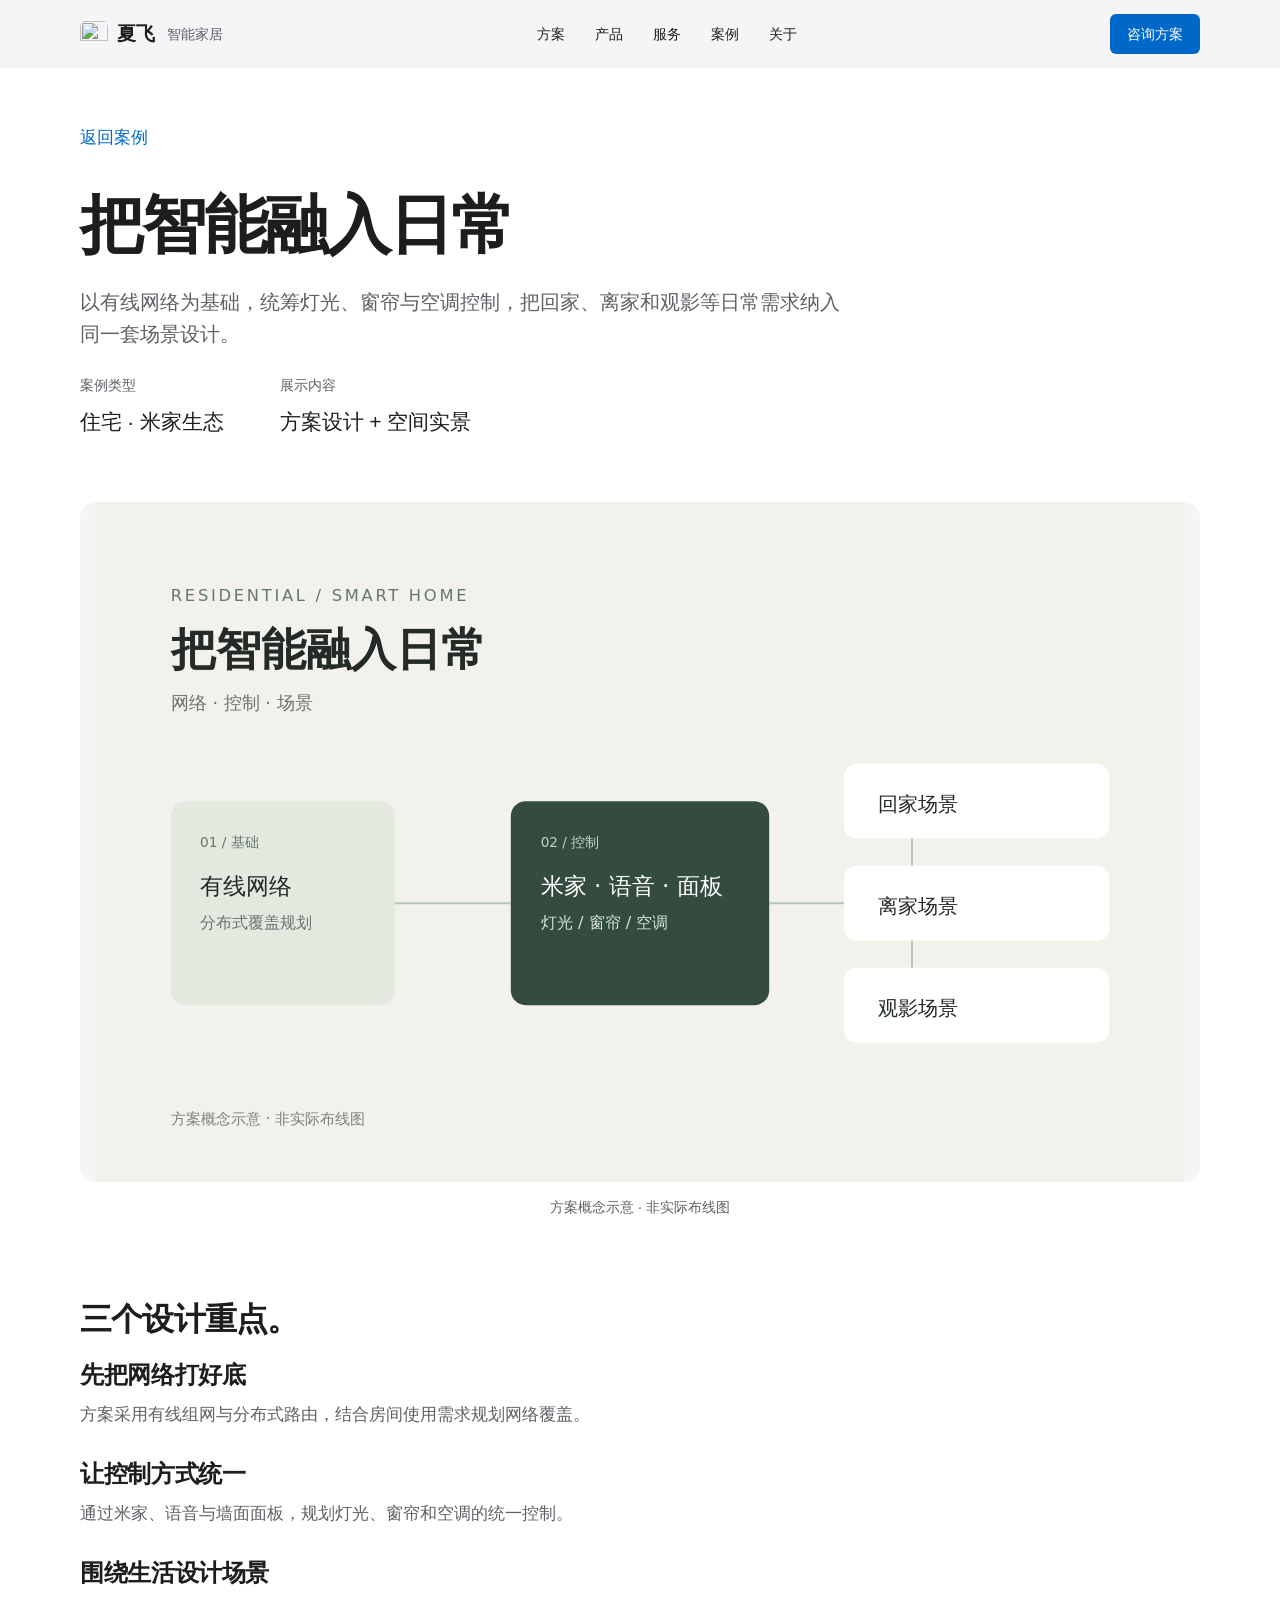
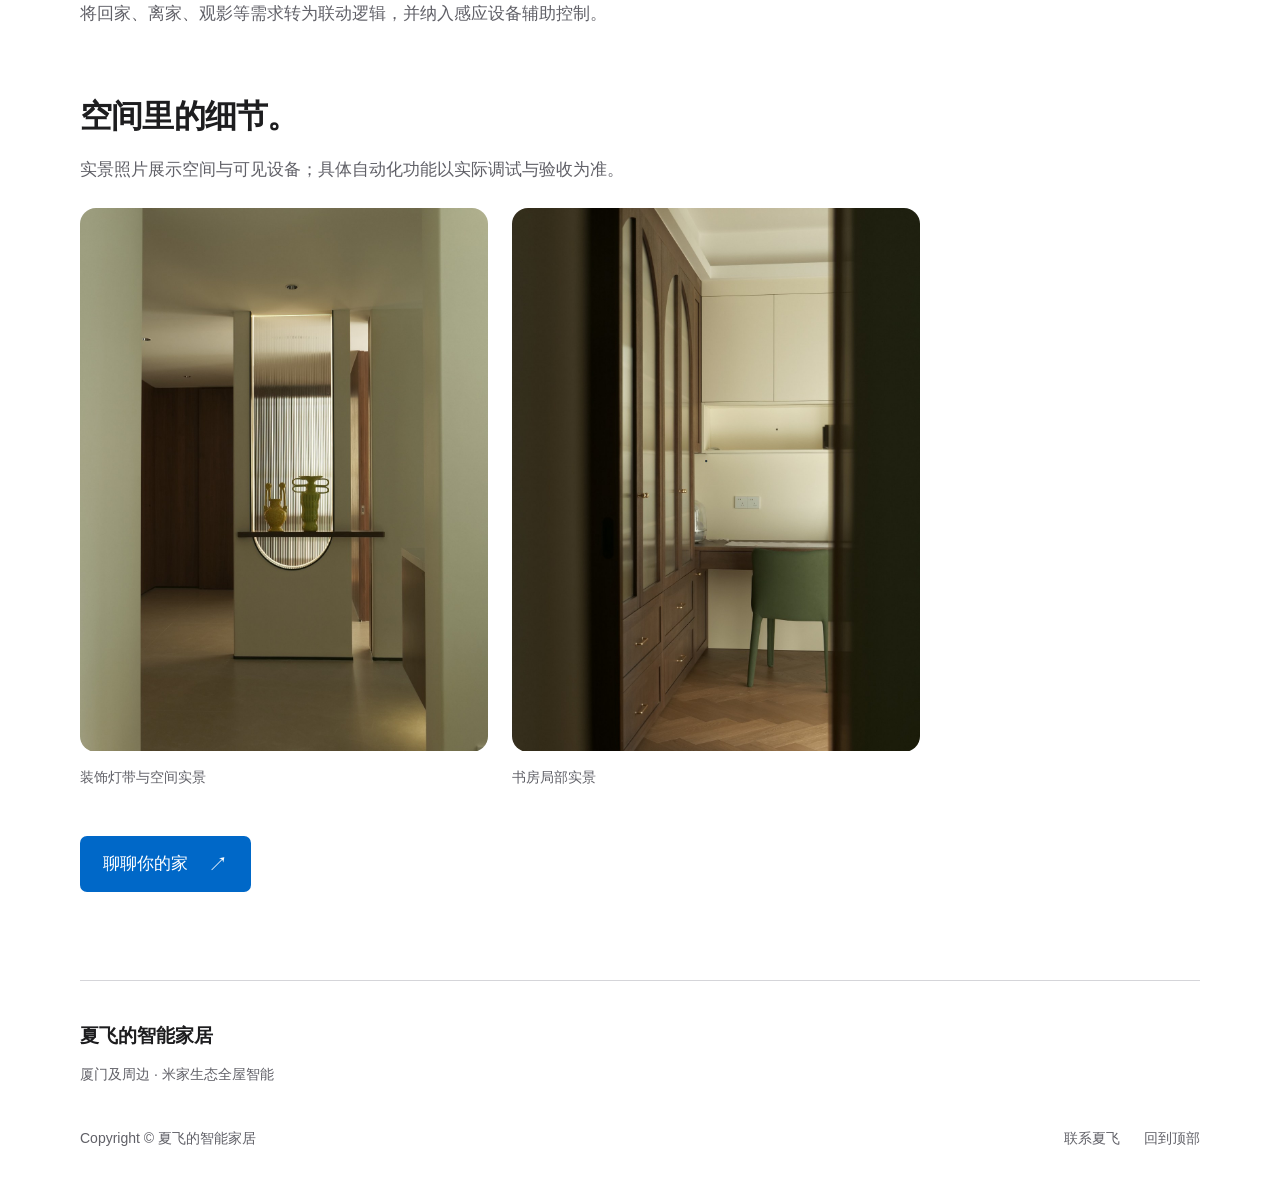
==== case-residential-01.html @ e4750901 "新增住宅米家生态方案案例 首页案例卡连接简短详情，采用公开专用方案概念示意与两张无人空间照片。 保留“方案设计 + 空间实景”状态，不将未验收场景描述为已完成功能。 复用现有风格与咨询入口，保留二维码" ====
<!DOCTYPE html><html lang="zh-CN"><head><meta charset="UTF-8"><meta name="viewport" content="width=device-width, initial-scale=1"><title>把智能融入日常｜夏飞智能家居案例</title><meta name="description" content="以有线网络为基础，统筹灯光、窗帘与空调控制，把回家、离家和观影等日常需求纳入同一套场景设计。"><meta name="theme-color" content="#f5f5f7"><link rel="icon" href="img/icon.webp"><link rel="stylesheet" href="main.css?v=20261014-cases-v1"><script src="js/preview.js?v=20261014" defer></script></head><body><a class="skip" href="#main">跳到正文</a><header class="site-header"><div class="nav-wrap"><a class="brand" href="index.html"><img src="img/icon.webp" width="28" height="28" alt="">夏飞<span>智能家居</span></a><nav aria-label="主导航"><a href="index.html#方案">方案</a><a href="index.html#产品">产品</a><a href="index.html#服务">服务</a><a href="index.html#案例">案例</a><a href="index.html#关于">关于</a></nav><a class="nav-contact" href="contact.html">咨询方案</a><button class="menu-toggle" aria-expanded="false" aria-controls="mobile-nav" hidden>菜单</button></div><nav id="mobile-nav" aria-label="手机导航" hidden><a href="index.html#方案">方案</a><a href="index.html#产品">产品</a><a href="index.html#服务">服务</a><a href="index.html#案例">案例</a><a href="index.html#关于">关于</a></nav></header><main id="main" class="wrap case-page"><a class="text-link" href="index.html#案例">返回案例</a><h1>把智能融入日常</h1><p class="case-summary">以有线网络为基础，统筹灯光、窗帘与空调控制，把回家、离家和观影等日常需求纳入同一套场景设计。</p><dl class="case-facts"><div><dt>案例类型</dt><dd>住宅 · 米家生态</dd></div><div><dt>展示内容</dt><dd>方案设计 + 空间实景</dd></div></dl><figure class="case-cover"><a href="img/cases/residential-01/system-overview.svg" aria-label="查看完整方案概念示意图"><img src="img/cases/residential-01/system-overview.svg" width="1600" height="1000" alt="住宅智能系统概念示意：网络基础、统一控制与日常场景"></a><figcaption>方案概念示意 · 非实际布线图</figcaption></figure><section class="case-content"><h2>三个设计重点。</h2><ul class="case-highlights"><li><h3>先把网络打好底</h3><p>方案采用有线组网与分布式路由，结合房间使用需求规划网络覆盖。</p></li><li><h3>让控制方式统一</h3><p>通过米家、语音与墙面面板，规划灯光、窗帘和空调的统一控制。</p></li><li><h3>围绕生活设计场景</h3><p>将回家、离家、观影等需求转为联动逻辑，并纳入感应设备辅助控制。</p></li></ul></section><section class="case-content"><h2>空间里的细节。</h2><p>实景照片展示空间与可见设备；具体自动化功能以实际调试与验收为准。</p><div class="case-photos"><figure><img src="img/cases/residential-01/ambient-lighting.jpg" width="1202" height="1600" alt="装饰灯带与空间实景" loading="lazy"><figcaption>装饰灯带与空间实景</figcaption></figure><figure><img src="img/cases/residential-01/study-detail.jpg" width="1202" height="1600" alt="书房局部实景" loading="lazy"><figcaption>书房局部实景</figcaption></figure></div></section><div class="case-cta"><a class="button" href="contact.html">聊聊你的家 <span aria-hidden="true">↗</span></a></div></main><footer class="site-footer wrap"><a class="brand" href="index.html">夏飞的智能家居</a><p>厦门及周边 · 米家生态全屋智能</p><div class="footer-bottom"><span>Copyright © 夏飞的智能家居</span><a href="contact.html">联系夏飞</a><a href="#main">回到顶部</a></div></footer></body></html>
---- main.css ----
/* Hallmark · pre-emit critique: P4 H4 E4 S4 R5 V4 — local preview */
:root{--paper:#fff;--surface:#f5f5f7;--ink:#1d1d1f;--muted:#606067;--accent:#0068c8;--accent-hover:#0057aa;--line:#d5d5d9;--focus:#0068c8;--font:-apple-system,BlinkMacSystemFont,"Helvetica Neue","PingFang SC","Microsoft YaHei",sans-serif;--radius:16px;--ease:cubic-bezier(.16,1,.3,1)}
*{box-sizing:border-box}html,body{margin:0;overflow-x:clip}html{scroll-behavior:smooth;scroll-padding-top:100px}body{font-family:var(--font);color:var(--ink);background:var(--paper);font-size:17px;line-height:1.6;-webkit-font-smoothing:antialiased}::selection{background:var(--accent);color:var(--paper)}a{color:inherit;text-decoration:none;text-underline-offset:5px}button{font:inherit;cursor:pointer}img{display:block;max-width:100%;height:auto}h1,h2,h3,p,figure,blockquote{margin:0}h1,h2,h3{font-style:normal;text-wrap:balance;overflow-wrap:anywhere;min-width:0}h1{font-size:clamp(40px,5.7vw,80px);line-height:1.16;letter-spacing:-.035em;font-weight:650}h2{font-size:clamp(30px,3.5vw,48px);line-height:1.25;letter-spacing:-.025em;font-weight:650}h3{font-size:23px;line-height:1.35;font-weight:600;letter-spacing:-.015em}p{color:var(--muted);text-wrap:pretty}a,button{transition:background .2s,color .2s,transform .2s}a:focus-visible,button:focus-visible{outline:3px solid var(--focus);outline-offset:5px}a:active,button:active{transform:translateY(1px)}[hidden]{display:none!important}.wrap{width:min(1120px,calc(100% - 64px));margin-inline:auto}.section{padding-block:104px 24px}.section-head{display:flex;justify-content:space-between;gap:60px;align-items:end;margin-bottom:48px}.section-head p{max-width:440px}.site-header{background:var(--surface);position:sticky;top:0;z-index:10}.nav-wrap{max-width:1184px;padding:0 32px;min-height:68px;margin:auto;display:flex;align-items:center;gap:32px}.brand{display:flex;align-items:center;gap:9px;font-size:19px;font-weight:600;white-space:nowrap}.brand img{border-radius:7px}.brand span{font-size:14px;font-weight:400;color:var(--muted);margin-left:3px}.nav-wrap nav{display:flex;justify-content:center;gap:30px;margin:auto;font-size:14px}.nav-wrap nav a{display:flex;align-items:center;min-height:44px}.nav-wrap nav a:hover,.text-link:hover{color:var(--accent)}.nav-contact{background:var(--accent);color:var(--paper);padding:7px 17px;border-radius:6px;font-size:14px;white-space:nowrap;min-height:40px;display:flex;align-items:center}.nav-contact:hover,.button:hover{background:var(--accent-hover)}.menu-toggle{display:none;border:0;background:transparent;min-height:44px;min-width:44px;padding:8px;color:var(--ink)}#mobile-nav{padding:8px 24px 16px;display:flex;flex-wrap:wrap;gap:4px 16px}#mobile-nav a{padding:8px 0;min-height:44px;min-width:44px}.skip{position:fixed;top:-100px;left:16px;z-index:20;background:var(--ink);color:var(--paper);padding:12px 20px}.skip:focus{top:12px}.hero{text-align:center;padding-top:76px}.hero-intro{font-size:21px;line-height:1.55;margin:25px auto 28px;max-width:620px}.button{display:inline-flex;align-items:center;justify-content:center;gap:20px;border:0;background:var(--accent);color:var(--paper);padding:12px 23px;min-height:48px;border-radius:7px;font-size:17px;font-weight:500;white-space:nowrap}.button span{font-size:20px}.hero-media{margin-top:40px}.hero-media img{width:100%;border-radius:var(--radius)}figcaption{font-size:14px;color:var(--muted);margin-top:14px}.solutions{display:grid;grid-template-columns:repeat(2,minmax(0,1fr));gap:24px}.solution{display:flex;align-items:center;gap:28px;background:var(--surface);padding:28px;border-radius:var(--radius)}.solution img{width:34%;border-radius:10px;aspect-ratio:1;object-fit:cover}.solution>div{min-width:0}.solution h3{font-size:23px}.solution p{margin:12px 0 16px;font-size:16px}.text-link{color:var(--accent);display:inline-flex;align-items:center;gap:12px;min-height:44px;white-space:nowrap}.note{font-size:14px;line-height:1.6}.solutions+.note{margin-top:20px}.scene-section{margin-top:100px;padding-block:72px;background:var(--surface)}.scene-layout{display:grid;grid-template-columns:1.15fr 1fr;gap:80px;align-items:center}.scene-layout h2{font-size:36px}.scene-layout p{margin-top:20px}.stage-controls{display:flex;flex-wrap:wrap;gap:8px;margin-top:28px}.stage-controls button{border:0;border-radius:7px;padding:12px 16px;min-height:48px;color:var(--ink);background:var(--paper);white-space:nowrap}.stage-controls button[aria-pressed=true]{background:var(--ink);color:var(--paper)}.stage-result h3{font-size:26px}.stage-result .text-link{margin-top:20px}.products{display:grid;grid-template-columns:repeat(3,minmax(0,1fr));gap:36px}.product{display:block}.product img{width:100%;aspect-ratio:1;object-fit:cover;border-radius:var(--radius)}.product h3{margin-top:22px}.product p{font-size:16px;margin-block:8px}.product:hover .text-link{text-decoration:underline}.service-list{list-style:none;padding:0;margin:0;display:grid;grid-template-columns:repeat(4,minmax(0,1fr));gap:28px;counter-reset:services}.service-list li{border-top:2px solid var(--line);padding-top:24px}.service-list p{font-size:16px;margin-top:12px}.case-section{display:grid;grid-template-columns:1fr 1fr;gap:80px;align-items:center}.case-section .note{margin-top:8px}.case-section .text-link{margin-top:20px}.about{display:grid;grid-template-columns:200px 1fr;gap:72px;align-items:start;padding-bottom:104px}.about>img{width:160px;border-radius:32px}.about p{margin-top:20px}.about blockquote{font-size:24px;line-height:1.65;max-width:730px;margin-block:28px 32px}.site-footer{padding-top:40px;padding-bottom:28px;border-top:1px solid var(--line)}.site-footer>p{font-size:14px;margin-top:12px}.footer-bottom{display:flex;align-items:center;flex-wrap:wrap;gap:24px;font-size:14px;color:var(--muted);margin-top:30px}.footer-bottom span{margin-right:auto}.footer-bottom a{min-height:44px;display:flex;align-items:center}.contact-main{padding-block:48px 100px}.contact-heading{margin:42px 0 56px}.contact-heading h1{font-size:clamp(38px,5vw,64px)}.contact-heading>p{margin-top:24px;font-size:21px}.contact-layout{display:grid;grid-template-columns:1fr 1fr;gap:72px}.contact-panel{background:var(--surface);border-radius:var(--radius);padding:40px}.contact-panel h2,.consult-prep h2{font-size:30px}.contact-panel>p{margin-top:12px;font-size:16px}.contact-item{margin-top:32px}.contact-item h3{font-size:17px;color:var(--muted)}.phone{font-size:31px;font-weight:600;display:block;font-variant-numeric:tabular-nums;margin:8px 0 16px;white-space:nowrap}.wechat{color:var(--ink);font-size:25px;overflow-wrap:anywhere;margin:8px 0 16px}.secondary{background:var(--paper);color:var(--accent)}.secondary:hover{background:var(--line)}.contact-item .note{margin-top:12px}.copy-status{font-size:14px;min-height:23px;margin-top:8px}.consult-prep ul{list-style:none;padding:0;margin:24px 0 28px}.consult-prep li{margin-bottom:24px}.consult-prep h3{font-size:21px;margin-bottom:7px}.consult-prep p{font-size:16px}.consult-prep>.note{font-size:14px}.detail-hero,.detail-main{width:min(1120px,calc(100% - 64px));margin:auto}.detail-hero{padding-top:70px}.detail-hero-content{display:grid;grid-template-columns:1.5fr 1fr;gap:64px;align-items:center}.detail-hero h1{font-size:48px}.detail-eyebrow{display:none}.detail-hero-image{width:100%;max-width:360px;border-radius:var(--radius)}.detail-lead{margin:24px 0}.about-button,.primary-button{display:inline-flex;align-items:center;min-height:48px;padding:12px 23px;background:var(--accent);color:var(--paper);border-radius:7px}.detail-section{padding-block:72px 12px}.detail-section-intro{margin-top:20px}.detail-cards{display:grid;grid-template-columns:repeat(3,minmax(0,1fr));gap:24px;margin-top:28px}.detail-card{padding:24px;background:var(--surface);border-radius:var(--radius)}.detail-card p,.detail-card ul{margin-top:12px;font-size:16px;color:var(--muted)}.detail-note{margin-top:32px;font-size:16px}.detail-cta{display:flex;align-items:center;justify-content:space-between;gap:32px;padding-bottom:80px}.detail-cta h2{font-size:32px}.detail-cta p{margin-top:16px}.detail-cta a{white-space:nowrap}
@media(max-width:960px){.brand span{display:none}.nav-wrap{gap:20px}.nav-wrap nav{gap:20px}.solution{padding:22px;gap:20px}.solution img{width:30%}.scene-layout{gap:40px}.service-list{grid-template-columns:repeat(2,minmax(0,1fr))}.products{gap:24px}.contact-layout{gap:32px}.contact-panel{padding:28px}.phone{font-size:27px}}
@media(max-width:700px){html{scroll-padding-top:88px}.wrap,.detail-hero,.detail-main{width:calc(100% - 40px)}.nav-wrap{padding-inline:20px;gap:12px;min-height:64px;flex-wrap:wrap}.nav-wrap nav{order:3;flex-basis:100%;gap:24px;justify-content:start;margin-top:-12px}.nav-contact{margin-left:auto;min-height:40px;font-size:13px;padding-inline:12px}.has-js .nav-wrap nav{display:none}.has-js .menu-toggle{display:block!important}.brand{font-size:17px;gap:7px}.brand img{width:25px;height:25px}.hero{padding-top:48px}.hero h1{font-size:46px;line-height:1.2}.hero-intro{font-size:17px;margin-block:22px 26px}.hero-media{margin-top:36px}.hero-media img{aspect-ratio:1.65;object-fit:cover;object-position:center}.hero figcaption{font-size:13px;margin-top:14px}.section{padding-block:72px 0}.section-head{display:block;margin-bottom:28px}.section-head p{margin-top:20px;font-size:16px}.desktop-only{display:none}.solutions{grid-template-columns:minmax(0,1fr);gap:16px}.solution{padding:20px;gap:20px}.solution img{width:30%;min-width:84px}.solution h3{font-size:21px}.solution p{font-size:15px;margin-block:10px}.text-link{font-size:16px}.note{font-size:13px}.scene-section{margin-top:72px;padding-block:48px}.scene-layout{grid-template-columns:minmax(0,1fr);gap:40px}.scene-layout h2{font-size:30px}.scene-layout p{font-size:16px}.stage-controls{gap:8px}.stage-controls button{font-size:15px;padding-inline:14px}.stage-result h3{font-size:24px}.products{grid-template-columns:minmax(0,1fr);gap:24px}.product{display:grid;grid-template-columns:112px minmax(0,1fr);gap:24px;align-items:center}.product h3{font-size:21px;margin-top:0}.product p{font-size:15px}.service-list{gap:32px 22px}.service-list h3{font-size:21px}.service-list p{font-size:15px}.case-section{grid-template-columns:minmax(0,1fr);gap:24px}.about{grid-template-columns:minmax(0,1fr);gap:28px;padding-bottom:72px}.about>img{width:88px;border-radius:20px}.about p{font-size:16px}.about blockquote{font-size:21px;margin-block:24px 28px}.site-footer{padding-top:28px}.footer-bottom{gap:16px;margin-top:20px}.footer-bottom span{flex-basis:100%}.contact-main{padding-block:24px 72px}.contact-heading{margin-block:32px}.contact-heading h1{font-size:36px}.contact-heading>p{font-size:17px}.contact-layout{grid-template-columns:minmax(0,1fr);gap:40px}.contact-panel{padding:28px 24px}.contact-panel h2,.consult-prep h2{font-size:27px}.phone{font-size:29px}.wechat{font-size:23px}.detail-hero{padding-top:48px}.detail-hero-content{grid-template-columns:minmax(0,1fr);gap:32px}.detail-hero h1{font-size:36px}.detail-hero-image{max-width:240px}.detail-section{padding-top:48px}.detail-cards{grid-template-columns:minmax(0,1fr)}.detail-cta{display:block;padding-bottom:64px}.detail-cta a{margin-top:24px}}
@media(max-width:360px){.hero h1{font-size:40px}.solution{gap:14px;padding:16px}.solution h3{font-size:19px}.solution img{min-width:72px}.product{grid-template-columns:92px minmax(0,1fr);gap:20px}.phone{font-size:25px}.contact-heading h1{font-size:32px}.stage-controls button{font-size:14px;padding-inline:12px}.brand{font-size:16px}.nav-wrap{gap:8px}.nav-contact{padding-inline:9px}.menu-toggle{padding:6px;font-size:14px}}
@media(prefers-reduced-motion:reduce){html{scroll-behavior:auto}*,*::before,*::after{transition:none!important;animation:none!important}}
@media(prefers-reduced-motion:no-preference){.hero-media{animation:arrive .7s var(--ease) both}@keyframes arrive{from{transform:translateY(12px)}to{transform:translateY(0)}}}


/* Contact card v2: scoped to the approved consultation card. */
.contact-panel.card-v2{--contact-soft:#e9e9ed;text-align:center;padding:32px 32px 26px}
.card-v2>p{margin-top:12px}
.card-v2 .wechat-qr{width:min(294px,100%);margin:24px auto 16px;border:1px solid var(--line);border-radius:20px;overflow:clip;background:var(--paper)}
.card-v2 .wechat-qr img{width:100%;height:auto}
.card-v2 .qr-instruction{font-size:16px;margin-top:0}
.card-v2 .wechat-account{display:flex;justify-content:center;align-items:center;gap:18px;margin-top:12px;min-width:0}
.card-v2 .wechat{font-size:18px;color:var(--ink);margin:0;white-space:nowrap;overflow-wrap:normal}
.card-v2 .copy-button{background:var(--contact-soft);color:var(--accent);border:0;border-radius:999px;padding:8px 20px;min-width:72px;min-height:44px;font-size:14px;white-space:nowrap}
.card-v2 .copy-button:hover{background:var(--line)}
.card-v2 .copy-button:disabled{opacity:.7;cursor:wait}
.card-v2 .copy-status{font-size:14px;min-height:0;margin:12px 0 0}
.card-v2 .copy-status:empty{display:none}
.card-v2 .phone-row{display:flex;justify-content:space-between;align-items:center;gap:16px;flex-wrap:wrap;border-top:1px solid var(--line);padding-top:20px;margin-top:28px;text-align:left}
.card-v2 .phone-details{display:flex;gap:12px;align-items:center}
.card-v2 .phone-details>span{font-size:14px;color:var(--muted)}
.card-v2 .phone{font-size:20px;margin:0;line-height:1.5;font-weight:500;min-height:44px;display:flex;align-items:center}
.card-v2 .phone-button{border-radius:999px;min-height:44px;padding:10px 24px;font-size:16px}
@media(max-width:960px){.contact-panel.card-v2{padding-inline:24px}}
@media(max-width:700px){.contact-panel.card-v2{padding:28px 24px 24px}.card-v2 .phone-row{justify-content:center;gap:12px}.card-v2 .wechat-account{gap:12px}.card-v2 .wechat{font-size:17px}.card-v2 .copy-button{padding-inline:16px;min-width:64px}}
@media(max-width:360px){.contact-panel.card-v2{padding-inline:20px}.card-v2 .wechat{font-size:16px}.card-v2 .wechat-account{gap:10px}.card-v2 .copy-button{padding-inline:14px;min-width:60px}}
.card-v2 .copy-button{font-size:0}
.card-v2 .copy-button::after{content:"复制";font-size:14px}
.card-v2 .copy-button:disabled::after{content:"复制中"}

/* Cases use the existing Apple-style tokens. No live page is changed by this file. */
.case-showcase{display:block}
.case-showcase .section-head{margin-bottom:32px}
.case-grid{display:grid;grid-template-columns:repeat(2,minmax(0,1fr));gap:28px}
.case-card{display:block;background:var(--surface);border-radius:var(--radius);overflow:clip}
.case-card img{width:100%;aspect-ratio:16/10;object-fit:contain;background:var(--paper)}
.case-card-content{padding:24px 28px 28px}
.case-card h3{font-size:26px}
.case-card p{font-size:16px;margin-block:12px 8px}
.case-card .text-link{min-height:44px}
.case-page{padding-block:48px 88px}
.case-page h1{font-size:clamp(36px,5vw,64px);margin-top:28px}
.case-summary{max-width:760px;margin-top:24px;font-size:20px}
.case-cover{margin-block:40px}
.case-cover img{width:100%;max-height:680px;object-fit:contain;background:var(--surface);border-radius:var(--radius)}
.case-cover figcaption{text-align:center}
.case-facts{display:flex;flex-wrap:wrap;gap:28px 56px;padding:24px 0;margin:0}
.case-facts div{min-width:120px}
.case-facts dt{font-size:14px;color:var(--muted)}
.case-facts dd{margin:8px 0 0;font-size:21px;font-weight:500}
.case-content{max-width:840px;padding-top:40px}
.case-content h2{font-size:32px;margin-bottom:20px}
.case-content ul{padding-left:22px;margin:0}
.case-content li{margin-bottom:12px;font-size:18px;line-height:1.7}
.case-photos{display:grid;grid-template-columns:repeat(2,minmax(0,1fr));gap:24px;margin-top:40px}
.case-photos img{width:100%;aspect-ratio:4/3;object-fit:cover;border-radius:var(--radius)}
.case-cta{margin-top:48px}
@media(max-width:700px){.case-grid{grid-template-columns:minmax(0,1fr);gap:20px}.case-card-content{padding:22px}.case-card h3{font-size:24px}.case-page{padding-block:28px 64px}.case-summary{font-size:17px}.case-cover{margin-block:28px}.case-facts{gap:24px 36px}.case-facts dd{font-size:19px}.case-content{padding-top:28px}.case-content h2{font-size:28px}.case-content li{font-size:16px}.case-photos{grid-template-columns:minmax(0,1fr);gap:20px}}

.case-grid.single{grid-template-columns:minmax(0,1fr)}
.case-grid.single .case-card{display:grid;grid-template-columns:minmax(0,1.1fr) minmax(0,1fr);align-items:center}
.case-highlights{list-style:none;padding:0!important}
.case-highlights li{margin-bottom:28px}
.case-highlights h3{font-size:24px;margin-bottom:10px}
.case-highlights p{font-size:17px;max-width:44em}
.case-photos{margin-top:24px}
.case-photos figure{margin:0}
.case-photos img{aspect-ratio:3/4;object-fit:contain}
.case-photos figcaption{font-size:14px}
@media(max-width:700px){.case-grid.single .case-card{grid-template-columns:minmax(0,1fr)}.case-highlights h3{font-size:22px}.case-highlights p{font-size:16px}}
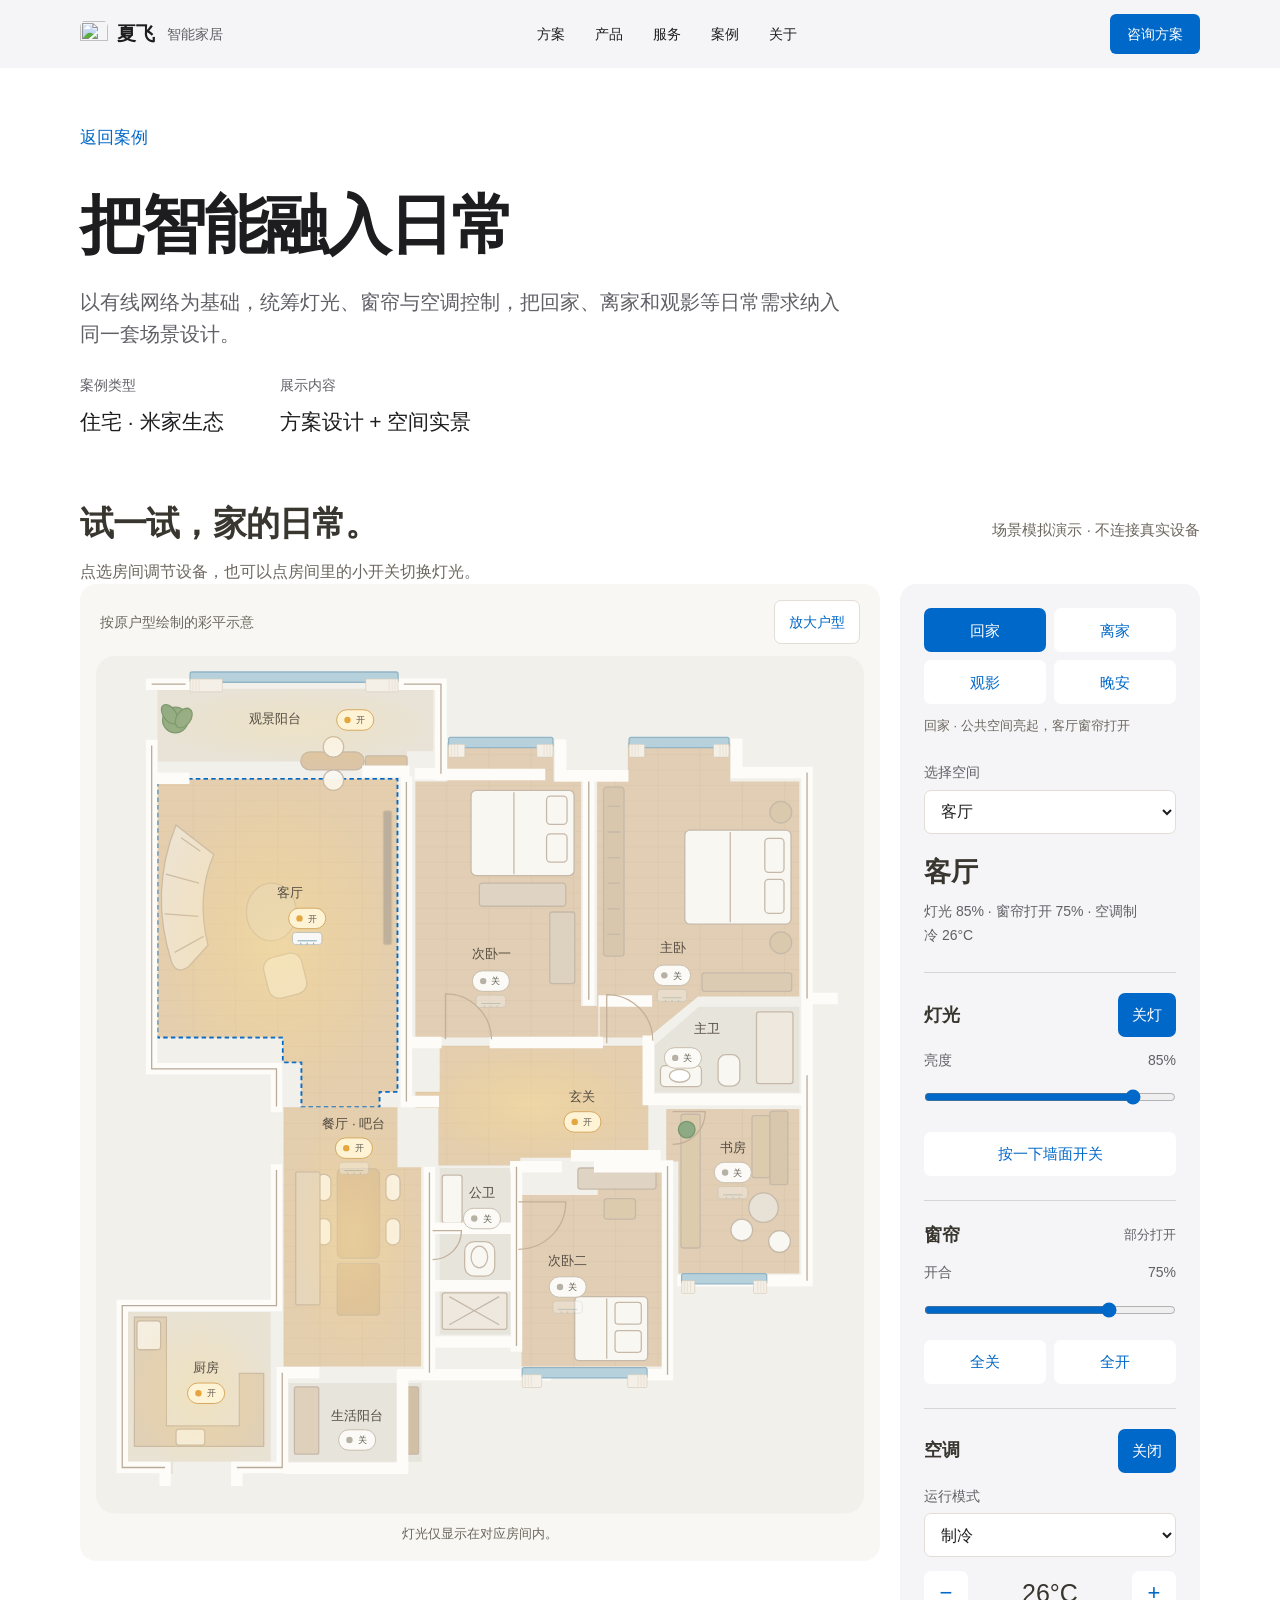
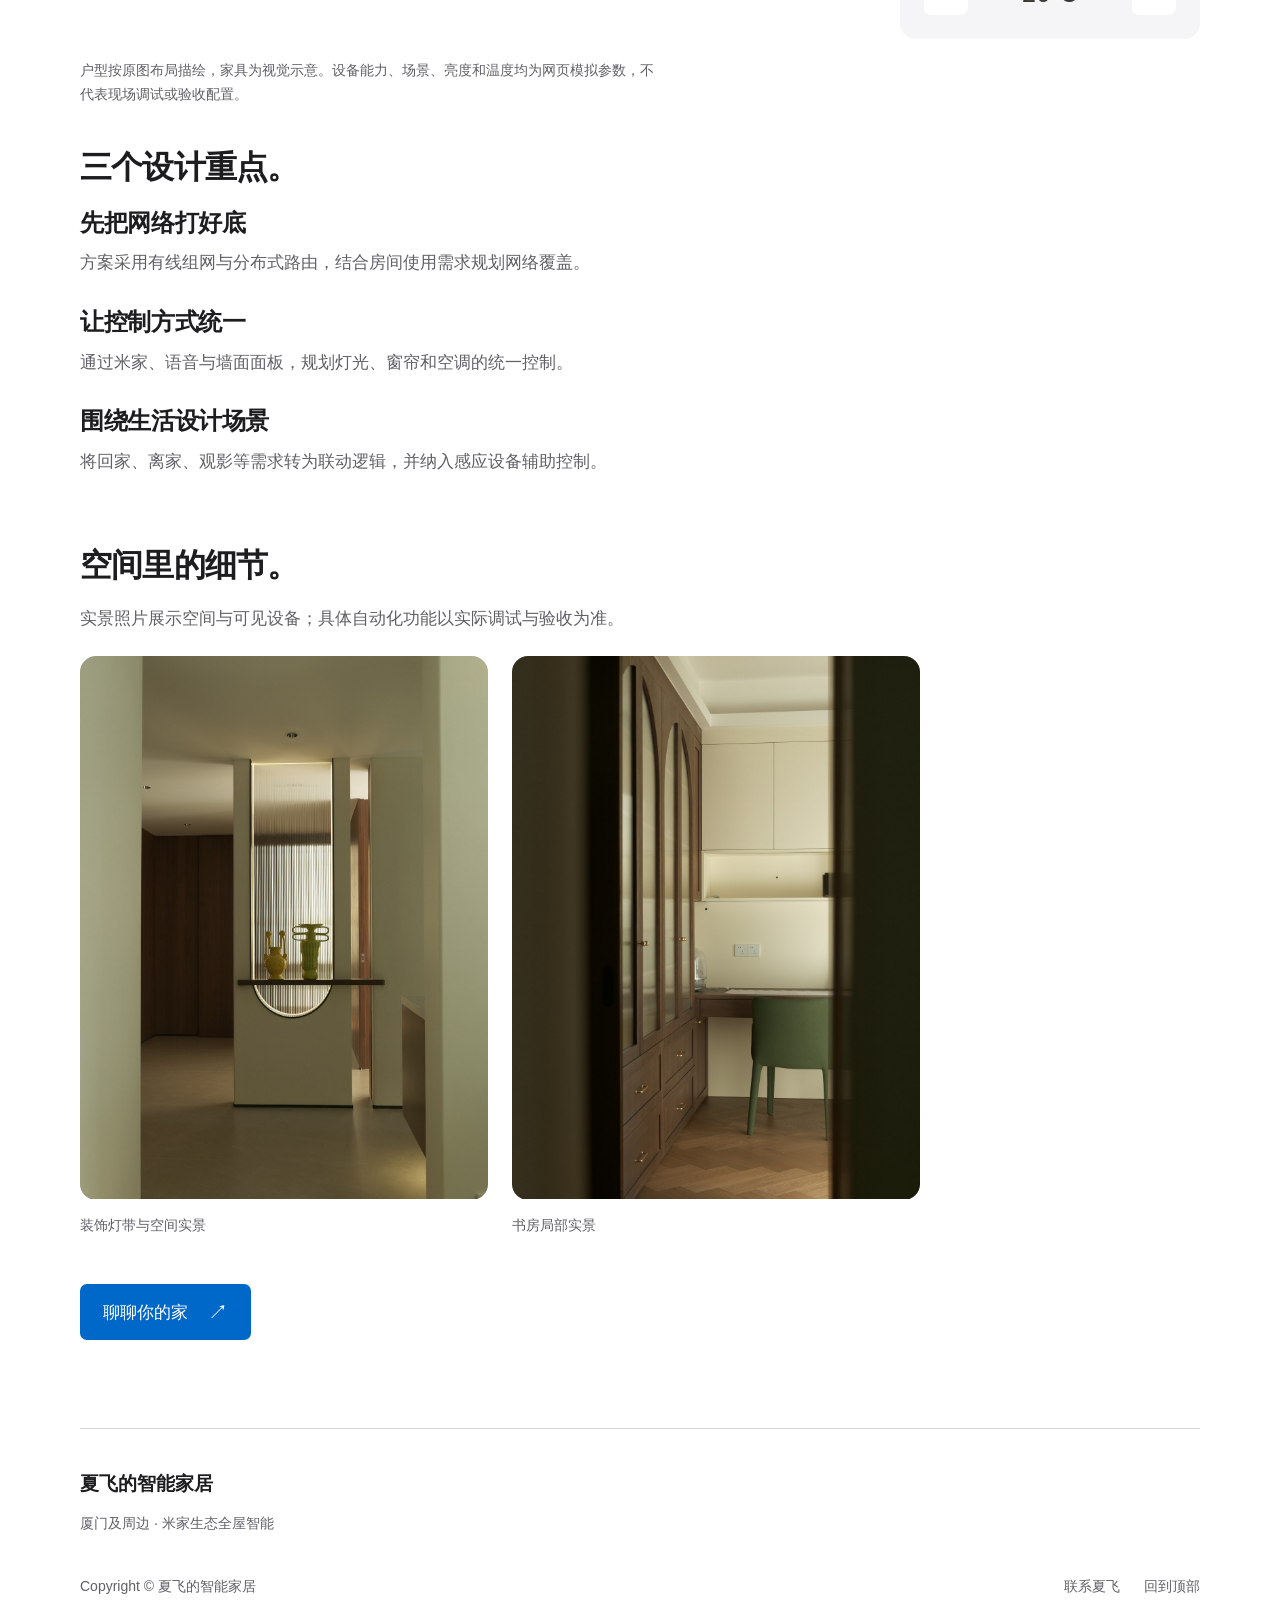
==== commit 576ca1ab: "新增按实际户型绘制的交互彩平场景模拟 以原户型布局绘制脱敏 SVG 彩平，提供房间灯光、窗帘动画、墙面开关与空调模式温度模拟，支持回家/离家/观影/晚安场景联动和手机放大。 模拟只运行在浏览器中，不连" ====
--- a/case-residential-01.html
+++ b/case-residential-01.html
@@ -1 +1,34 @@
-<!DOCTYPE html><html lang="zh-CN"><head><meta charset="UTF-8"><meta name="viewport" content="width=device-width, initial-scale=1"><title>把智能融入日常｜夏飞智能家居案例</title><meta name="description" content="以有线网络为基础，统筹灯光、窗帘与空调控制，把回家、离家和观影等日常需求纳入同一套场景设计。"><meta name="theme-color" content="#f5f5f7"><link rel="icon" href="img/icon.webp"><link rel="stylesheet" href="main.css?v=20261014-cases-v1"><script src="js/preview.js?v=20261014" defer></script></head><body><a class="skip" href="#main">跳到正文</a><header class="site-header"><div class="nav-wrap"><a class="brand" href="index.html"><img src="img/icon.webp" width="28" height="28" alt="">夏飞<span>智能家居</span></a><nav aria-label="主导航"><a href="index.html#方案">方案</a><a href="index.html#产品">产品</a><a href="index.html#服务">服务</a><a href="index.html#案例">案例</a><a href="index.html#关于">关于</a></nav><a class="nav-contact" href="contact.html">咨询方案</a><button class="menu-toggle" aria-expanded="false" aria-controls="mobile-nav" hidden>菜单</button></div><nav id="mobile-nav" aria-label="手机导航" hidden><a href="index.html#方案">方案</a><a href="index.html#产品">产品</a><a href="index.html#服务">服务</a><a href="index.html#案例">案例</a><a href="index.html#关于">关于</a></nav></header><main id="main" class="wrap case-page"><a class="text-link" href="index.html#案例">返回案例</a><h1>把智能融入日常</h1><p class="case-summary">以有线网络为基础，统筹灯光、窗帘与空调控制，把回家、离家和观影等日常需求纳入同一套场景设计。</p><dl class="case-facts"><div><dt>案例类型</dt><dd>住宅 · 米家生态</dd></div><div><dt>展示内容</dt><dd>方案设计 + 空间实景</dd></div></dl><figure class="case-cover"><a href="img/cases/residential-01/system-overview.svg" aria-label="查看完整方案概念示意图"><img src="img/cases/residential-01/system-overview.svg" width="1600" height="1000" alt="住宅智能系统概念示意：网络基础、统一控制与日常场景"></a><figcaption>方案概念示意 · 非实际布线图</figcaption></figure><section class="case-content"><h2>三个设计重点。</h2><ul class="case-highlights"><li><h3>先把网络打好底</h3><p>方案采用有线组网与分布式路由，结合房间使用需求规划网络覆盖。</p></li><li><h3>让控制方式统一</h3><p>通过米家、语音与墙面面板，规划灯光、窗帘和空调的统一控制。</p></li><li><h3>围绕生活设计场景</h3><p>将回家、离家、观影等需求转为联动逻辑，并纳入感应设备辅助控制。</p></li></ul></section><section class="case-content"><h2>空间里的细节。</h2><p>实景照片展示空间与可见设备；具体自动化功能以实际调试与验收为准。</p><div class="case-photos"><figure><img src="img/cases/residential-01/ambient-lighting.jpg" width="1202" height="1600" alt="装饰灯带与空间实景" loading="lazy"><figcaption>装饰灯带与空间实景</figcaption></figure><figure><img src="img/cases/residential-01/study-detail.jpg" width="1202" height="1600" alt="书房局部实景" loading="lazy"><figcaption>书房局部实景</figcaption></figure></div></section><div class="case-cta"><a class="button" href="contact.html">聊聊你的家 <span aria-hidden="true">↗</span></a></div></main><footer class="site-footer wrap"><a class="brand" href="index.html">夏飞的智能家居</a><p>厦门及周边 · 米家生态全屋智能</p><div class="footer-bottom"><span>Copyright © 夏飞的智能家居</span><a href="contact.html">联系夏飞</a><a href="#main">回到顶部</a></div></footer></body></html>
+<!DOCTYPE html><html lang="zh-CN"><head><meta charset="UTF-8"><meta name="viewport" content="width=device-width, initial-scale=1"><title>把智能融入日常｜夏飞智能家居案例</title><meta name="description" content="以有线网络为基础，统筹灯光、窗帘与空调控制，把回家、离家和观影等日常需求纳入同一套场景设计。"><meta name="theme-color" content="#f5f5f7"><link rel="icon" href="img/icon.webp"><link rel="stylesheet" href="main.css?v=20261014-cases-v1"><script src="js/preview.js?v=20261014" defer></script><link rel="stylesheet" href="floorplan-demo.css?v=20261014-v1"><script src="js/floorplan-demo.js?v=20261014-v1" defer></script></head><body><a class="skip" href="#main">跳到正文</a><header class="site-header"><div class="nav-wrap"><a class="brand" href="index.html"><img src="img/icon.webp" width="28" height="28" alt="">夏飞<span>智能家居</span></a><nav aria-label="主导航"><a href="index.html#方案">方案</a><a href="index.html#产品">产品</a><a href="index.html#服务">服务</a><a href="index.html#案例">案例</a><a href="index.html#关于">关于</a></nav><a class="nav-contact" href="contact.html">咨询方案</a><button class="menu-toggle" aria-expanded="false" aria-controls="mobile-nav" hidden>菜单</button></div><nav id="mobile-nav" aria-label="手机导航" hidden><a href="index.html#方案">方案</a><a href="index.html#产品">产品</a><a href="index.html#服务">服务</a><a href="index.html#案例">案例</a><a href="index.html#关于">关于</a></nav></header><main id="main" class="wrap case-page"><a class="text-link" href="index.html#案例">返回案例</a><h1>把智能融入日常</h1><p class="case-summary">以有线网络为基础，统筹灯光、窗帘与空调控制，把回家、离家和观影等日常需求纳入同一套场景设计。</p><dl class="case-facts"><div><dt>案例类型</dt><dd>住宅 · 米家生态</dd></div><div><dt>展示内容</dt><dd>方案设计 + 空间实景</dd></div></dl><section id="floorplan-demo" class="floorplan-demo" aria-labelledby="fp-title"><div class="fp-intro"><h2 id="fp-title">试一试，家的日常。</h2><p>场景模拟演示 · 不连接真实设备</p></div><p class="fp-instruction">点选房间调节设备，也可以点房间里的小开关切换灯光。</p><div class="fp-scene-bar" hidden aria-label="模拟生活场景"><button type="button" data-fp-scene="home" aria-pressed="false">回家</button><button type="button" data-fp-scene="away" aria-pressed="false">离家</button><button type="button" data-fp-scene="movie" aria-pressed="false">观影</button><button type="button" data-fp-scene="night" aria-pressed="false">晚安</button><span id="fp-scene-status" role="status"></span></div><div class="fp-layout"><div class="fp-plan"><div class="fp-plan-toolbar"><span>按原户型绘制的彩平示意</span><button type="button" id="fp-zoom" aria-pressed="false" hidden>放大户型</button></div><div class="fp-map-viewport" id="fp-map-viewport"><svg xmlns="http://www.w3.org/2000/svg" class="fp-svg" viewBox="145 85 1200 1340" role="group" aria-label="住宅彩平图，选择房间后可模拟设备状态"><style>.fp-room-name{font:500 21px -apple-system,BlinkMacSystemFont,'PingFang SC','Microsoft YaHei',sans-serif;fill:#534b41}.fp-furniture,.fp-plants,.fp-walls,.fp-doors{pointer-events:none}.fp-room{cursor:pointer}.fp-room:focus-visible{stroke:#0068c8;stroke-width:4;outline:none}.fp-map-switch:focus-visible rect{stroke:#0068c8;stroke-width:4}</style><defs><pattern id="fp-wood" width="66" height="24" patternUnits="userSpaceOnUse"><rect width="66" height="24" fill="#e1ceb4"/><path d="M0 23.5H66M33 0V24" stroke="#d4bfa2" stroke-width=".65"/></pattern><radialGradient id="fp-warm"><stop offset="0" stop-color="#ffe195" stop-opacity=".9"/><stop offset="1" stop-color="#ffcf70" stop-opacity=".18"/></radialGradient><clipPath id="fp-clip-balcony"><polygon points="241,136 672,136 672,234 631,234 631,250 241,250"/></clipPath><clipPath id="fp-clip-living"><polygon points="241,277 616,277 616,766 588,766 588,790 466,790 466,720 437,720 437,681 241,681"/></clipPath><clipPath id="fp-clip-bed1"><polygon points="644,281 694,281 694,220 860,220 860,281 903,281 903,632 930,632 930,681 644,681"/></clipPath><clipPath id="fp-clip-master"><polygon points="928,281 976,281 976,220 1136,220 1136,281 1244,281 1244,617 1086,617 1008,681 932,681 932,632 928,632"/></clipPath><clipPath id="fp-clip-masterbath"><polygon points="1087,633 1244,633 1244,767 1018,767 1018,693"/></clipPath><clipPath id="fp-clip-entry"><polygon points="682,694 1008,694 1008,869 808,869 808,881 680,881 680,791 644,791 644,766 682,766"/></clipPath><clipPath id="fp-clip-dining"><polygon points="438,790 616,790 616,884 653,884 653,1195 438,1195 438,1108 438,790"/></clipPath><clipPath id="fp-clip-guestbath"><polygon points="682,885 795,885 795,1145 682,1145"/></clipPath><clipPath id="fp-clip-bed2"><polygon points="810,927 929,927 929,883 1030,883 1030,1195 810,1195"/></clipPath><clipPath id="fp-clip-study"><polygon points="1036,793 1244,793 1244,1050 1055,1050 1055,875 1036,875"/></clipPath><clipPath id="fp-clip-kitchen"><polygon points="195,1110 418,1110 418,1344 265,1344 265,1363 246,1363 246,1344 195,1344"/></clipPath><clipPath id="fp-clip-utility"><polygon points="446,1221 654,1221 654,1344 446,1344"/></clipPath></defs><rect x="145" y="85" width="1200" height="1340" rx="30" fill="#f1f0eb"/><polygon class="fp-room" data-room="balcony" points="241,136 672,136 672,234 631,234 631,250 241,250" fill="#e7e4dc" role="button" tabindex="0" aria-label="选择观景阳台" aria-pressed="false"/><polygon class="fp-room" data-room="living" points="241,277 616,277 616,766 588,766 588,790 466,790 466,720 437,720 437,681 241,681" fill="url(#fp-wood)" role="button" tabindex="0" aria-label="选择客厅" aria-pressed="false"/><polygon class="fp-room" data-room="bed1" points="644,281 694,281 694,220 860,220 860,281 903,281 903,632 930,632 930,681 644,681" fill="url(#fp-wood)" role="button" tabindex="0" aria-label="选择次卧一" aria-pressed="false"/><polygon class="fp-room" data-room="master" points="928,281 976,281 976,220 1136,220 1136,281 1244,281 1244,617 1086,617 1008,681 932,681 932,632 928,632" fill="url(#fp-wood)" role="button" tabindex="0" aria-label="选择主卧" aria-pressed="false"/><polygon class="fp-room" data-room="masterbath" points="1087,633 1244,633 1244,767 1018,767 1018,693" fill="#e7e4dc" role="button" tabindex="0" aria-label="选择主卫" aria-pressed="false"/><polygon class="fp-room" data-room="entry" points="682,694 1008,694 1008,869 808,869 808,881 680,881 680,791 644,791 644,766 682,766" fill="url(#fp-wood)" role="button" tabindex="0" aria-label="选择玄关" aria-pressed="false"/><polygon class="fp-room" data-room="dining" points="438,790 616,790 616,884 653,884 653,1195 438,1195 438,1108 438,790" fill="url(#fp-wood)" role="button" tabindex="0" aria-label="选择餐厅 · 吧台" aria-pressed="false"/><polygon class="fp-room" data-room="guestbath" points="682,885 795,885 795,1145 682,1145" fill="#e7e4dc" role="button" tabindex="0" aria-label="选择公卫" aria-pressed="false"/><polygon class="fp-room" data-room="bed2" points="810,927 929,927 929,883 1030,883 1030,1195 810,1195" fill="url(#fp-wood)" role="button" tabindex="0" aria-label="选择次卧二" aria-pressed="false"/><polygon class="fp-room" data-room="study" points="1036,793 1244,793 1244,1050 1055,1050 1055,875 1036,875" fill="url(#fp-wood)" role="button" tabindex="0" aria-label="选择书房" aria-pressed="false"/><polygon class="fp-room" data-room="kitchen" points="195,1110 418,1110 418,1344 265,1344 265,1363 246,1363 246,1344 195,1344" fill="#e7e4dc" role="button" tabindex="0" aria-label="选择厨房" aria-pressed="false"/><polygon class="fp-room" data-room="utility" points="446,1221 654,1221 654,1344 446,1344" fill="#e7e4dc" role="button" tabindex="0" aria-label="选择生活阳台" aria-pressed="false"/>
+<g class="fp-furniture" fill="#f9f7f2" stroke="#c6b9a9" stroke-width="2">
+<path d="M270 349 Q228 454 263 563 Q271 584 290 570 L320 537 Q301 460 329 395Z" fill="#ece5d9"/><path d="M278 369L308 390M254 426L306 440M252 488L305 492M268 548L313 523"/>
+<ellipse cx="419" cy="485" rx="39" ry="45" fill="#ded4c4"/><rect x="410" y="552" width="61" height="65" rx="17" transform="rotate(-14 441 584)" fill="#ece5d9"/><rect x="594" y="327" width="13" height="209" rx="4" fill="#b5aba0"/>
+<rect x="731" y="295" width="161" height="133" rx="8"/><rect x="849" y="304" width="32" height="44" rx="6"/><rect x="849" y="363" width="32" height="44" rx="6"/><path d="M798 298V426"/>
+<rect x="744" y="440" width="135" height="36" rx="5" fill="#dfd4c3"/><rect x="854" y="485" width="39" height="112" rx="4" fill="#ddd1bf"/>
+<rect x="1065" y="357" width="166" height="147" rx="8"/><rect x="1190" y="370" width="30" height="53" rx="6"/><rect x="1190" y="434" width="30" height="53" rx="6"/><path d="M1136 360V501"/><circle cx="1215" cy="329" r="17" fill="#dbc9ae"/><circle cx="1215" cy="533" r="17" fill="#dbc9ae"/>
+<rect x="938" y="290" width="32" height="264" rx="5" fill="#d8c7ad"/><path d="M944 320H964M944 360H964M944 400H964M944 440H964M944 480H964M944 520H964"/>
+<rect x="1092" y="580" width="140" height="29" rx="4" fill="#dccbb3"/>
+<rect x="522" y="886" width="66" height="140" rx="9" fill="#d6bea0"/><rect x="490" y="895" width="22" height="41" rx="10"/><rect x="490" y="964" width="22" height="41" rx="10"/><rect x="598" y="895" width="22" height="41" rx="10"/><rect x="598" y="964" width="22" height="41" rx="10"/>
+<rect x="522" y="1034" width="66" height="81" rx="5" fill="#d6bea0"/><rect x="457" y="891" width="38" height="208" rx="3" fill="#e2d6c5"/>
+<rect x="1059" y="801" width="30" height="209" rx="4" fill="#ddcbae"/><rect x="1170" y="803" width="28" height="97" rx="4" fill="#ddcbae"/><rect x="1198" y="796" width="28" height="115" rx="4" fill="#d8c7ad"/>
+<circle cx="1188" cy="947" r="23" fill="#e8e2d6"/><circle cx="1154" cy="982" r="17"/><circle cx="1213" cy="1000" r="17"/>
+<rect x="893" y="1086" width="114" height="100" rx="7"/><rect x="956" y="1095" width="41" height="34" rx="5"/><rect x="956" y="1139" width="41" height="34" rx="5"/><path d="M943 1089V1183"/>
+<rect x="939" y="933" width="49" height="32" rx="5" fill="#ddcbae"/><rect x="898" y="885" width="122" height="33" rx="4" fill="#dfd4c3"/>
+<rect x="686" y="896" width="31" height="75" rx="4"/><rect x="721" y="1000" width="47" height="54" rx="15"/><ellipse cx="744" cy="1024" rx="13" ry="17"/>
+<rect x="686" y="1080" width="101" height="57" rx="4" fill="#eee8df"/><path d="M697 1086L775 1130M775 1086L697 1130"/>
+<rect x="1027" y="725" width="64" height="33" rx="7"/><ellipse cx="1057" cy="741" rx="16" ry="10" fill="#fff"/><rect x="1117" y="708" width="34" height="49" rx="12"/>
+<rect x="1177" y="641" width="57" height="112" rx="4" fill="#eee8df"/>
+<path d="M205 1118H255V1288H369V1206H407V1320H205Z" fill="#ded0bb"/><rect x="209" y="1124" width="37" height="45" rx="5" fill="#f4f1e9"/><rect x="270" y="1293" width="45" height="25" rx="5" fill="#f4f1e9"/>
+<rect x="455" y="1227" width="38" height="105" rx="3" fill="#ded0bb"/><rect x="625" y="1227" width="24" height="105" rx="3" fill="#d1c0a5"/>
+<rect x="566" y="241" width="65" height="23" rx="4" fill="#dbc5a6"/><rect x="465" y="235" width="99" height="28" rx="14" fill="#dbc5a6"/><circle cx="516" cy="227" r="16"/><circle cx="516" cy="279" r="16"/>
+</g>
+<g class="fp-plants" fill="#8eaa84" stroke="#76956e" stroke-width="2"><circle cx="269" cy="185" r="20"/><ellipse cx="260" cy="176" rx="10" ry="17" transform="rotate(-35 260 176)"/><ellipse cx="282" cy="182" rx="11" ry="17" transform="rotate(35 282 182)"/><circle cx="1068" cy="825" r="13"/></g>
+<g class="fp-light" data-light="balcony" clip-path="url(#fp-clip-balcony)" opacity="0" pointer-events="none"><polygon points="241,136 672,136 672,234 631,234 631,250 241,250" fill="url(#fp-warm)"/></g><g class="fp-light" data-light="living" clip-path="url(#fp-clip-living)" opacity="0" pointer-events="none"><polygon points="241,277 616,277 616,766 588,766 588,790 466,790 466,720 437,720 437,681 241,681" fill="url(#fp-warm)"/></g><g class="fp-light" data-light="bed1" clip-path="url(#fp-clip-bed1)" opacity="0" pointer-events="none"><polygon points="644,281 694,281 694,220 860,220 860,281 903,281 903,632 930,632 930,681 644,681" fill="url(#fp-warm)"/></g><g class="fp-light" data-light="master" clip-path="url(#fp-clip-master)" opacity="0" pointer-events="none"><polygon points="928,281 976,281 976,220 1136,220 1136,281 1244,281 1244,617 1086,617 1008,681 932,681 932,632 928,632" fill="url(#fp-warm)"/></g><g class="fp-light" data-light="masterbath" clip-path="url(#fp-clip-masterbath)" opacity="0" pointer-events="none"><polygon points="1087,633 1244,633 1244,767 1018,767 1018,693" fill="url(#fp-warm)"/></g><g class="fp-light" data-light="entry" clip-path="url(#fp-clip-entry)" opacity="0" pointer-events="none"><polygon points="682,694 1008,694 1008,869 808,869 808,881 680,881 680,791 644,791 644,766 682,766" fill="url(#fp-warm)"/></g><g class="fp-light" data-light="dining" clip-path="url(#fp-clip-dining)" opacity="0" pointer-events="none"><polygon points="438,790 616,790 616,884 653,884 653,1195 438,1195 438,1108 438,790" fill="url(#fp-warm)"/></g><g class="fp-light" data-light="guestbath" clip-path="url(#fp-clip-guestbath)" opacity="0" pointer-events="none"><polygon points="682,885 795,885 795,1145 682,1145" fill="url(#fp-warm)"/></g><g class="fp-light" data-light="bed2" clip-path="url(#fp-clip-bed2)" opacity="0" pointer-events="none"><polygon points="810,927 929,927 929,883 1030,883 1030,1195 810,1195" fill="url(#fp-warm)"/></g><g class="fp-light" data-light="study" clip-path="url(#fp-clip-study)" opacity="0" pointer-events="none"><polygon points="1036,793 1244,793 1244,1050 1055,1050 1055,875 1036,875" fill="url(#fp-warm)"/></g><g class="fp-light" data-light="kitchen" clip-path="url(#fp-clip-kitchen)" opacity="0" pointer-events="none"><polygon points="195,1110 418,1110 418,1344 265,1344 265,1363 246,1363 246,1344 195,1344" fill="url(#fp-warm)"/></g><g class="fp-light" data-light="utility" clip-path="url(#fp-clip-utility)" opacity="0" pointer-events="none"><polygon points="446,1221 654,1221 654,1344 446,1344" fill="url(#fp-warm)"/></g><g class="fp-walls" fill="none" stroke="#fdfcf9" stroke-width="18" stroke-linejoin="miter" stroke-linecap="square">
+<path d="M232 129H285 M626 129H684V269H652 M232 225V730H427V789 M232 276H282 M626 265H570"/>
+<path d="M684 212V270H838 M871 224V272H968 M1146 223V267H1256V620H1295"/>
+<path d="M630 282V781H672 M915 281V622 M645 689H676 M769 689H928 M939 624H1005 M1008 687V778H1256V740 M1256 632V1061H1200 M1256 1061H1062"/>
+<path d="M1038 882V1208H985 M847 1208H625 M802 883V1163 M801 883H864 M932 883H1038 M1018 866H896"/>
+<path d="M666 892V1205 M672 979H797 M679 1069H797 M678 1157H785"/>
+<path d="M427 888V1100H186V1353H253V1373 M365 1373V1353H436V1205H485 M624 1211V1354H449"/>
+</g><g fill="none" stroke="#b8ab99" stroke-width="2"><path d="M232 129H285M626 129H684V269M232 225V730H427V789M630 282V781M915 281V622M1256 267V620M1256 740V1061M1038 882V1208M802 883V1163M666 892V1205M427 888V1100H186V1353H253M365 1353H436V1205"/></g>
+<g class="fp-doors" fill="none" stroke="#c3b09a" stroke-width="2"><path d="M691 684V613A72 72 0 0 1 763 684M943 690V614A72 72 0 0 1 1015 686M805 938H879A74 74 0 0 1 805 1012M1046 797H1097A51 51 0 0 1 1046 848M671 983H716A45 45 0 0 1 671 1028"/></g><g class="fp-curtain" data-curtain="living" style="--curtain-scale:1" pointer-events="none"><rect x="292" y="110" width="325" height="16" rx="3" fill="#b6d1dc" stroke="#91b5c6" stroke-width="2"/><g class="fp-curtain-left"><rect x="292" y="121" width="162.5" height="20" rx="3" fill="#f5f0e7" stroke="#d4cab9" stroke-width="1.5"/><path d="M307 122V139M322 122V139M337 122V139" stroke="#d8cbbb"/></g><g class="fp-curtain-right"><rect x="454.5" y="121" width="162.5" height="20" rx="3" fill="#f5f0e7" stroke="#d4cab9" stroke-width="1.5"/><path d="M602 122V139M587 122V139M572 122V139" stroke="#d8cbbb"/></g></g><g class="fp-curtain" data-curtain="bed1" style="--curtain-scale:1" pointer-events="none"><rect x="696" y="212" width="163" height="16" rx="3" fill="#b6d1dc" stroke="#91b5c6" stroke-width="2"/><g class="fp-curtain-left"><rect x="696" y="223" width="81.5" height="20" rx="3" fill="#f5f0e7" stroke="#d4cab9" stroke-width="1.5"/><path d="M711 224V241M726 224V241M741 224V241" stroke="#d8cbbb"/></g><g class="fp-curtain-right"><rect x="777.5" y="223" width="81.5" height="20" rx="3" fill="#f5f0e7" stroke="#d4cab9" stroke-width="1.5"/><path d="M844 224V241M829 224V241M814 224V241" stroke="#d8cbbb"/></g></g><g class="fp-curtain" data-curtain="master" style="--curtain-scale:1" pointer-events="none"><rect x="978" y="212" width="156" height="16" rx="3" fill="#b6d1dc" stroke="#91b5c6" stroke-width="2"/><g class="fp-curtain-left"><rect x="978" y="223" width="78.0" height="20" rx="3" fill="#f5f0e7" stroke="#d4cab9" stroke-width="1.5"/><path d="M993 224V241M1008 224V241M1023 224V241" stroke="#d8cbbb"/></g><g class="fp-curtain-right"><rect x="1056.0" y="223" width="78.0" height="20" rx="3" fill="#f5f0e7" stroke="#d4cab9" stroke-width="1.5"/><path d="M1119 224V241M1104 224V241M1089 224V241" stroke="#d8cbbb"/></g></g><g class="fp-curtain" data-curtain="bed2" style="--curtain-scale:1" pointer-events="none"><rect x="811" y="1197" width="195" height="16" rx="3" fill="#b6d1dc" stroke="#91b5c6" stroke-width="2"/><g class="fp-curtain-left"><rect x="811" y="1208" width="97.5" height="20" rx="3" fill="#f5f0e7" stroke="#d4cab9" stroke-width="1.5"/><path d="M826 1209V1226M841 1209V1226M856 1209V1226" stroke="#d8cbbb"/></g><g class="fp-curtain-right"><rect x="908.5" y="1208" width="97.5" height="20" rx="3" fill="#f5f0e7" stroke="#d4cab9" stroke-width="1.5"/><path d="M991 1209V1226M976 1209V1226M961 1209V1226" stroke="#d8cbbb"/></g></g><g class="fp-curtain" data-curtain="study" style="--curtain-scale:1" pointer-events="none"><rect x="1060" y="1050" width="133" height="16" rx="3" fill="#b6d1dc" stroke="#91b5c6" stroke-width="2"/><g class="fp-curtain-left"><rect x="1060" y="1061" width="66.5" height="20" rx="3" fill="#f5f0e7" stroke="#d4cab9" stroke-width="1.5"/><path d="M1075 1062V1079M1090 1062V1079M1105 1062V1079" stroke="#d8cbbb"/></g><g class="fp-curtain-right"><rect x="1126.5" y="1061" width="66.5" height="20" rx="3" fill="#f5f0e7" stroke="#d4cab9" stroke-width="1.5"/><path d="M1178 1062V1079M1163 1062V1079M1148 1062V1079" stroke="#d8cbbb"/></g></g><text x="425" y="190" class="fp-room-name" text-anchor="middle" pointer-events="none">观景阳台</text><text x="448" y="462" class="fp-room-name" text-anchor="middle" pointer-events="none">客厅</text><text x="763" y="557" class="fp-room-name" text-anchor="middle" pointer-events="none">次卧一</text><text x="1046" y="548" class="fp-room-name" text-anchor="middle" pointer-events="none">主卧</text><text x="1100" y="674" class="fp-room-name" text-anchor="middle" pointer-events="none">主卫</text><text x="905" y="781" class="fp-room-name" text-anchor="middle" pointer-events="none">玄关</text><text x="548" y="823" class="fp-room-name" text-anchor="middle" pointer-events="none">餐厅 · 吧台</text><text x="748" y="931" class="fp-room-name" text-anchor="middle" pointer-events="none">公卫</text><text x="882" y="1037" class="fp-room-name" text-anchor="middle" pointer-events="none">次卧二</text><text x="1140" y="860" class="fp-room-name" text-anchor="middle" pointer-events="none">书房</text><text x="317" y="1204" class="fp-room-name" text-anchor="middle" pointer-events="none">厨房</text><text x="553" y="1278" class="fp-room-name" text-anchor="middle" pointer-events="none">生活阳台</text><g class="fp-ac-marker" data-ac="living" transform="translate(452 517)" pointer-events="none" opacity=".4"><rect width="46" height="19" rx="5" fill="#f8f8f6" stroke="#a8b1b5"/><path d="M8 13H38M13 16V19M23 16V19M33 16V19" stroke="#78a8bb" stroke-width="1.5"/></g><g class="fp-ac-marker" data-ac="bed1" transform="translate(739 615)" pointer-events="none" opacity=".4"><rect width="46" height="19" rx="5" fill="#f8f8f6" stroke="#a8b1b5"/><path d="M8 13H38M13 16V19M23 16V19M33 16V19" stroke="#78a8bb" stroke-width="1.5"/></g><g class="fp-ac-marker" data-ac="master" transform="translate(1022 606)" pointer-events="none" opacity=".4"><rect width="46" height="19" rx="5" fill="#f8f8f6" stroke="#a8b1b5"/><path d="M8 13H38M13 16V19M23 16V19M33 16V19" stroke="#78a8bb" stroke-width="1.5"/></g><g class="fp-ac-marker" data-ac="dining" transform="translate(525 876)" pointer-events="none" opacity=".4"><rect width="46" height="19" rx="5" fill="#f8f8f6" stroke="#a8b1b5"/><path d="M8 13H38M13 16V19M23 16V19M33 16V19" stroke="#78a8bb" stroke-width="1.5"/></g><g class="fp-ac-marker" data-ac="bed2" transform="translate(859 1093)" pointer-events="none" opacity=".4"><rect width="46" height="19" rx="5" fill="#f8f8f6" stroke="#a8b1b5"/><path d="M8 13H38M13 16V19M23 16V19M33 16V19" stroke="#78a8bb" stroke-width="1.5"/></g><g class="fp-ac-marker" data-ac="study" transform="translate(1117 914)" pointer-events="none" opacity=".4"><rect width="46" height="19" rx="5" fill="#f8f8f6" stroke="#a8b1b5"/><path d="M8 13H38M13 16V19M23 16V19M33 16V19" stroke="#78a8bb" stroke-width="1.5"/></g><g class="fp-map-switch" data-map-switch="balcony" role="button" tabindex="0" aria-label="切换观景阳台灯光" aria-pressed="false"><rect x="521" y="169" width="58" height="32" rx="16" fill="#fbfaf6" stroke="#c7bdad" stroke-width="1.5"/><circle class="fp-lamp-dot" cx="538" cy="185" r="5" fill="#b6b0a5"/><text class="fp-lamp-state" x="558" y="190" text-anchor="middle" font-size="14" fill="#625a4e" pointer-events="none">关</text></g><g class="fp-map-switch" data-map-switch="living" role="button" tabindex="0" aria-label="切换客厅灯光" aria-pressed="false"><rect x="446" y="479" width="58" height="32" rx="16" fill="#fbfaf6" stroke="#c7bdad" stroke-width="1.5"/><circle class="fp-lamp-dot" cx="463" cy="495" r="5" fill="#b6b0a5"/><text class="fp-lamp-state" x="483" y="500" text-anchor="middle" font-size="14" fill="#625a4e" pointer-events="none">关</text></g><g class="fp-map-switch" data-map-switch="bed1" role="button" tabindex="0" aria-label="切换次卧一灯光" aria-pressed="false"><rect x="733" y="577" width="58" height="32" rx="16" fill="#fbfaf6" stroke="#c7bdad" stroke-width="1.5"/><circle class="fp-lamp-dot" cx="750" cy="593" r="5" fill="#b6b0a5"/><text class="fp-lamp-state" x="770" y="598" text-anchor="middle" font-size="14" fill="#625a4e" pointer-events="none">关</text></g><g class="fp-map-switch" data-map-switch="master" role="button" tabindex="0" aria-label="切换主卧灯光" aria-pressed="false"><rect x="1016" y="568" width="58" height="32" rx="16" fill="#fbfaf6" stroke="#c7bdad" stroke-width="1.5"/><circle class="fp-lamp-dot" cx="1033" cy="584" r="5" fill="#b6b0a5"/><text class="fp-lamp-state" x="1053" y="589" text-anchor="middle" font-size="14" fill="#625a4e" pointer-events="none">关</text></g><g class="fp-map-switch" data-map-switch="masterbath" role="button" tabindex="0" aria-label="切换主卫灯光" aria-pressed="false"><rect x="1033" y="697" width="58" height="32" rx="16" fill="#fbfaf6" stroke="#c7bdad" stroke-width="1.5"/><circle class="fp-lamp-dot" cx="1050" cy="713" r="5" fill="#b6b0a5"/><text class="fp-lamp-state" x="1070" y="718" text-anchor="middle" font-size="14" fill="#625a4e" pointer-events="none">关</text></g><g class="fp-map-switch" data-map-switch="entry" role="button" tabindex="0" aria-label="切换玄关灯光" aria-pressed="false"><rect x="876" y="797" width="58" height="32" rx="16" fill="#fbfaf6" stroke="#c7bdad" stroke-width="1.5"/><circle class="fp-lamp-dot" cx="893" cy="813" r="5" fill="#b6b0a5"/><text class="fp-lamp-state" x="913" y="818" text-anchor="middle" font-size="14" fill="#625a4e" pointer-events="none">关</text></g><g class="fp-map-switch" data-map-switch="dining" role="button" tabindex="0" aria-label="切换餐厅 · 吧台灯光" aria-pressed="false"><rect x="519" y="838" width="58" height="32" rx="16" fill="#fbfaf6" stroke="#c7bdad" stroke-width="1.5"/><circle class="fp-lamp-dot" cx="536" cy="854" r="5" fill="#b6b0a5"/><text class="fp-lamp-state" x="556" y="859" text-anchor="middle" font-size="14" fill="#625a4e" pointer-events="none">关</text></g><g class="fp-map-switch" data-map-switch="guestbath" role="button" tabindex="0" aria-label="切换公卫灯光" aria-pressed="false"><rect x="719" y="948" width="58" height="32" rx="16" fill="#fbfaf6" stroke="#c7bdad" stroke-width="1.5"/><circle class="fp-lamp-dot" cx="736" cy="964" r="5" fill="#b6b0a5"/><text class="fp-lamp-state" x="756" y="969" text-anchor="middle" font-size="14" fill="#625a4e" pointer-events="none">关</text></g><g class="fp-map-switch" data-map-switch="bed2" role="button" tabindex="0" aria-label="切换次卧二灯光" aria-pressed="false"><rect x="853" y="1055" width="58" height="32" rx="16" fill="#fbfaf6" stroke="#c7bdad" stroke-width="1.5"/><circle class="fp-lamp-dot" cx="870" cy="1071" r="5" fill="#b6b0a5"/><text class="fp-lamp-state" x="890" y="1076" text-anchor="middle" font-size="14" fill="#625a4e" pointer-events="none">关</text></g><g class="fp-map-switch" data-map-switch="study" role="button" tabindex="0" aria-label="切换书房灯光" aria-pressed="false"><rect x="1111" y="876" width="58" height="32" rx="16" fill="#fbfaf6" stroke="#c7bdad" stroke-width="1.5"/><circle class="fp-lamp-dot" cx="1128" cy="892" r="5" fill="#b6b0a5"/><text class="fp-lamp-state" x="1148" y="897" text-anchor="middle" font-size="14" fill="#625a4e" pointer-events="none">关</text></g><g class="fp-map-switch" data-map-switch="kitchen" role="button" tabindex="0" aria-label="切换厨房灯光" aria-pressed="false"><rect x="288" y="1221" width="58" height="32" rx="16" fill="#fbfaf6" stroke="#c7bdad" stroke-width="1.5"/><circle class="fp-lamp-dot" cx="305" cy="1237" r="5" fill="#b6b0a5"/><text class="fp-lamp-state" x="325" y="1242" text-anchor="middle" font-size="14" fill="#625a4e" pointer-events="none">关</text></g><g class="fp-map-switch" data-map-switch="utility" role="button" tabindex="0" aria-label="切换生活阳台灯光" aria-pressed="false"><rect x="524" y="1294" width="58" height="32" rx="16" fill="#fbfaf6" stroke="#c7bdad" stroke-width="1.5"/><circle class="fp-lamp-dot" cx="541" cy="1310" r="5" fill="#b6b0a5"/><text class="fp-lamp-state" x="561" y="1315" text-anchor="middle" font-size="14" fill="#625a4e" pointer-events="none">关</text></g></svg></div><p id="fp-zoom-hint" class="fp-map-hint">灯光仅显示在对应房间内。</p></div><aside class="fp-controls" hidden aria-label="房间模拟控制"><label class="fp-room-picker" for="fp-room-select">选择空间<select id="fp-room-select"></select></label><h3 id="fp-selected-room">客厅</h3><p id="fp-room-status" class="fp-room-status" aria-live="polite"></p><div class="fp-control-group"><div class="fp-control-heading"><h4>灯光</h4><button type="button" class="fp-power" data-fp-action="light" aria-pressed="false">开灯</button></div><label for="fp-brightness">亮度 <output id="fp-brightness-value">0%</output></label><input id="fp-brightness" type="range" min="0" max="100" step="5"><button type="button" class="fp-wall-switch" data-fp-action="switch">按一下墙面开关</button></div><div class="fp-control-group" id="fp-curtain-control"><div class="fp-control-heading"><h4>窗帘</h4><span id="fp-curtain-state"></span></div><label for="fp-curtain-range">开合 <output id="fp-curtain-value">0%</output></label><input id="fp-curtain-range" type="range" min="0" max="100" step="5"><div class="fp-pair"><button type="button" data-fp-action="curtain-close">全关</button><button type="button" data-fp-action="curtain-open">全开</button></div></div><p id="fp-no-curtain" class="fp-unavailable" hidden>此空间仅演示灯光，不设窗帘模拟。</p><div class="fp-control-group" id="fp-ac-control"><div class="fp-control-heading"><h4>空调</h4><button type="button" class="fp-power" data-fp-action="ac" aria-pressed="false">开启</button></div><label for="fp-ac-mode">运行模式<select id="fp-ac-mode"><option value="cool">制冷</option><option value="heat">制热</option><option value="fan">送风</option></select></label><div class="fp-temperature"><button type="button" data-fp-action="temp-down" aria-label="降低设定温度">−</button><output id="fp-temperature" aria-label="设定温度">26°C</output><button type="button" data-fp-action="temp-up" aria-label="提高设定温度">+</button></div><p id="fp-fan-note" class="fp-unavailable" hidden>送风模式不设温度。</p></div><p id="fp-no-ac" class="fp-unavailable" hidden>此空间未设置空调模拟。</p></aside></div><p class="fp-disclosure">户型按原图布局描绘，家具为视觉示意。设备能力、场景、亮度和温度均为网页模拟参数，不代表现场调试或验收配置。</p><noscript><p>启用 JavaScript 后可操作模拟；不启用时仍可查看户型、案例介绍与实景。</p></noscript><script type="application/json" id="fp-room-data">{"rooms": [{"id": "balcony", "name": "观景阳台", "points": "241,136 672,136 672,234 631,234 631,250 241,250", "label": [425, 190], "light": [550, 185], "ac": false}, {"id": "living", "name": "客厅", "points": "241,277 616,277 616,766 588,766 588,790 466,790 466,720 437,720 437,681 241,681", "label": [448, 462], "light": [475, 495], "ac": true, "curtain": [292, 118, 325]}, {"id": "bed1", "name": "次卧一", "points": "644,281 694,281 694,220 860,220 860,281 903,281 903,632 930,632 930,681 644,681", "label": [763, 557], "light": [762, 593], "ac": true, "curtain": [696, 220, 163]}, {"id": "master", "name": "主卧", "points": "928,281 976,281 976,220 1136,220 1136,281 1244,281 1244,617 1086,617 1008,681 932,681 932,632 928,632", "label": [1046, 548], "light": [1045, 584], "ac": true, "curtain": [978, 220, 156]}, {"id": "masterbath", "name": "主卫", "points": "1087,633 1244,633 1244,767 1018,767 1018,693", "label": [1100, 674], "light": [1062, 713], "ac": false}, {"id": "entry", "name": "玄关", "points": "682,694 1008,694 1008,869 808,869 808,881 680,881 680,791 644,791 644,766 682,766", "label": [905, 781], "light": [905, 813], "ac": false}, {"id": "dining", "name": "餐厅 · 吧台", "points": "438,790 616,790 616,884 653,884 653,1195 438,1195 438,1108 438,790", "label": [548, 823], "light": [548, 854], "ac": true}, {"id": "guestbath", "name": "公卫", "points": "682,885 795,885 795,1145 682,1145", "label": [748, 931], "light": [748, 964], "ac": false}, {"id": "bed2", "name": "次卧二", "points": "810,927 929,927 929,883 1030,883 1030,1195 810,1195", "label": [882, 1037], "light": [882, 1071], "ac": true, "curtain": [811, 1205, 195]}, {"id": "study", "name": "书房", "points": "1036,793 1244,793 1244,1050 1055,1050 1055,875 1036,875", "label": [1140, 860], "light": [1140, 892], "ac": true, "curtain": [1060, 1058, 133]}, {"id": "kitchen", "name": "厨房", "points": "195,1110 418,1110 418,1344 265,1344 265,1363 246,1363 246,1344 195,1344", "label": [317, 1204], "light": [317, 1237], "ac": false}, {"id": "utility", "name": "生活阳台", "points": "446,1221 654,1221 654,1344 446,1344", "label": [553, 1278], "light": [553, 1310], "ac": false}]}</script></section><section class="case-content"><h2>三个设计重点。</h2><ul class="case-highlights"><li><h3>先把网络打好底</h3><p>方案采用有线组网与分布式路由，结合房间使用需求规划网络覆盖。</p></li><li><h3>让控制方式统一</h3><p>通过米家、语音与墙面面板，规划灯光、窗帘和空调的统一控制。</p></li><li><h3>围绕生活设计场景</h3><p>将回家、离家、观影等需求转为联动逻辑，并纳入感应设备辅助控制。</p></li></ul></section><section class="case-content"><h2>空间里的细节。</h2><p>实景照片展示空间与可见设备；具体自动化功能以实际调试与验收为准。</p><div class="case-photos"><figure><img src="img/cases/residential-01/ambient-lighting.jpg" width="1202" height="1600" alt="装饰灯带与空间实景" loading="lazy"><figcaption>装饰灯带与空间实景</figcaption></figure><figure><img src="img/cases/residential-01/study-detail.jpg" width="1202" height="1600" alt="书房局部实景" loading="lazy"><figcaption>书房局部实景</figcaption></figure></div></section><div class="case-cta"><a class="button" href="contact.html">聊聊你的家 <span aria-hidden="true">↗</span></a></div></main><footer class="site-footer wrap"><a class="brand" href="index.html">夏飞的智能家居</a><p>厦门及周边 · 米家生态全屋智能</p><div class="footer-bottom"><span>Copyright © 夏飞的智能家居</span><a href="contact.html">联系夏飞</a><a href="#main">回到顶部</a></div></footer></body></html>
+
--- a/floorplan-demo.css
+++ b/floorplan-demo.css
@@ -0,0 +1,15 @@
+/* Native SVG floorplan simulation; scoped to this case. */
+.floorplan-demo{--fp-paper:#f8f7f3;--fp-panel:#fff;--fp-line:#e2ded5;--fp-ink:#38362f;--fp-muted:#6c675e;--fp-blue:#0068c8;--fp-blue-soft:#e8f2fa;--fp-warm:#e5a63f;margin-top:40px;color:var(--fp-ink)}
+.fp-intro{display:flex;justify-content:space-between;align-items:baseline;gap:24px}.fp-intro h2{font-size:34px}.fp-intro>p{font-size:15px;color:var(--fp-muted)}.fp-instruction{font-size:16px;margin-top:14px;color:var(--fp-muted)}
+.fp-scene-bar{display:flex;align-items:center;flex-wrap:wrap;gap:10px;margin-block:24px}.fp-scene-bar button{background:var(--surface);border:0;border-radius:8px;min-height:44px;padding:9px 20px;color:var(--ink);font-size:16px}.fp-scene-bar button[aria-pressed=true]{background:var(--fp-blue);color:var(--paper)}#fp-scene-status{flex-basis:100%;font-size:14px;color:var(--fp-muted);margin-top:4px}
+.fp-layout{display:grid;grid-template-columns:minmax(0,1fr) 300px;gap:20px;align-items:start}.fp-plan{min-width:0;background:var(--fp-paper);border-radius:16px;padding:16px}.fp-plan-toolbar{display:flex;justify-content:space-between;align-items:center;gap:16px;padding:0 4px 12px}.fp-plan-toolbar span{font-size:14px;color:var(--fp-muted)}.fp-plan-toolbar button{background:var(--fp-panel);border:1px solid var(--fp-line);border-radius:7px;min-height:44px;padding:9px 14px;color:var(--fp-blue);white-space:nowrap;font-size:14px}
+.fp-map-viewport{width:100%;max-height:880px;overflow:auto;border-radius:10px;overscroll-behavior:contain}.fp-svg{display:block;width:100%;height:auto;min-width:0}.fp-map-viewport.is-zoomed{max-height:720px}.fp-map-viewport.is-zoomed .fp-svg{width:140%;min-width:760px;max-width:none}.fp-map-hint{font-size:13px;text-align:center;color:var(--fp-muted);margin-top:10px}
+.fp-controls{padding:24px;background:var(--surface);border-radius:16px;min-width:0}.fp-controls h3{font-size:27px;margin-top:20px}.fp-room-picker,.fp-controls label{display:block;font-size:14px;color:var(--muted)}.fp-controls select{display:block;width:100%;padding:9px 12px;margin-top:6px;background:var(--paper);color:var(--ink);border:1px solid var(--fp-line);border-radius:7px;font:inherit;font-size:16px;min-height:44px}.fp-room-status{font-size:14px;line-height:1.7;color:var(--muted);margin-top:10px;min-height:48px}.fp-control-group{margin-top:24px;padding-top:20px;border-top:1px solid var(--line)}.fp-control-heading{display:flex;align-items:center;justify-content:space-between;gap:12px;margin-bottom:12px}.fp-control-heading h4{margin:0;font-size:18px;font-weight:600}.fp-control-heading>span{font-size:13px;color:var(--muted)}.fp-controls button{background:var(--paper);color:var(--accent);border:0;border-radius:7px;min-height:44px;padding:9px 14px;white-space:nowrap;font-size:15px;line-height:1.4}.fp-controls button[aria-pressed=true]{background:var(--accent);color:var(--paper)}.fp-controls button:hover,.fp-plan-toolbar button:hover{filter:brightness(.97)}.fp-controls button:disabled{cursor:default;color:var(--muted);opacity:.5}.fp-controls label output{float:right;font-variant-numeric:tabular-nums}.fp-controls input[type=range]{width:100%;height:44px;margin:4px 0;accent-color:var(--fp-blue);cursor:pointer}.fp-wall-switch{width:100%;margin-top:4px}.fp-pair{display:flex;gap:8px}.fp-pair button{flex:1}.fp-temperature{display:flex;justify-content:space-between;align-items:center;gap:12px;margin-top:14px}.fp-temperature button{width:44px;min-width:44px;font-size:22px;padding:5px}.fp-temperature output{font-size:25px;font-weight:500;font-variant-numeric:tabular-nums}.fp-unavailable{font-size:13px;line-height:1.6;color:var(--muted);margin-top:18px}.fp-disclosure{font-size:14px;line-height:1.7;color:var(--muted);max-width:75ch;margin-top:20px}
+.fp-room[aria-pressed=true]{stroke:var(--fp-blue);stroke-width:3;stroke-dasharray:7 5}.fp-room:focus-visible{stroke:var(--fp-blue);stroke-width:5;outline:none}.fp-map-switch{cursor:pointer}.fp-map-switch[aria-pressed=true] rect{fill:#fff3d5;stroke:#d5a75b}.fp-map-switch:focus-visible rect{stroke:var(--fp-blue);stroke-width:5}.fp-light{transition:opacity .2s ease}.fp-curtain-left,.fp-curtain-right{transform-box:fill-box;transform:scaleX(var(--curtain-scale));transition:transform .45s cubic-bezier(.16,1,.3,1)}.fp-curtain-left{transform-origin:left center}.fp-curtain-right{transform-origin:right center}.fp-ac-marker{transition:opacity .2s ease}
+@media(max-width:960px){.fp-layout{grid-template-columns:minmax(0,1fr) 270px;gap:16px}.fp-controls{padding:20px}.fp-intro{display:block}.fp-intro>p{margin-top:12px}}
+@media(max-width:700px){.floorplan-demo{margin-top:28px}.fp-intro h2{font-size:28px}.fp-intro>p{font-size:14px}.fp-instruction{font-size:15px}.fp-scene-bar{gap:8px;margin-block:20px}.fp-scene-bar button{flex:1;padding-inline:12px;font-size:15px}.fp-layout{grid-template-columns:minmax(0,1fr);gap:16px}.fp-plan{padding:12px}.fp-plan-toolbar{gap:8px;align-items:center}.fp-plan-toolbar span{font-size:12px;max-width:150px;line-height:1.5}.fp-map-viewport{max-height:none}.fp-map-viewport.is-zoomed{max-height:510px}.fp-map-viewport.is-zoomed .fp-svg{min-width:650px}.fp-controls{padding:24px}.fp-room-status{min-height:0}.fp-controls h3{margin-top:16px}.fp-control-group{margin-top:20px}.fp-disclosure{font-size:13px}.fp-control-heading h4{font-size:18px}}
+@media(max-width:360px){.fp-scene-bar button{padding-inline:8px;font-size:14px}.fp-controls{padding:20px}.fp-plan-toolbar button{padding-inline:10px}}
+@media(prefers-reduced-motion:reduce){.fp-light,.fp-curtain-left,.fp-curtain-right,.fp-ac-marker{transition:none}}
+.fp-controls .fp-scene-bar{margin:0 0 24px;gap:8px}
+.fp-controls .fp-scene-bar button{flex:1 0 calc(50% - 8px);font-size:15px}
+.fp-controls #fp-scene-status{font-size:13px;line-height:1.6}
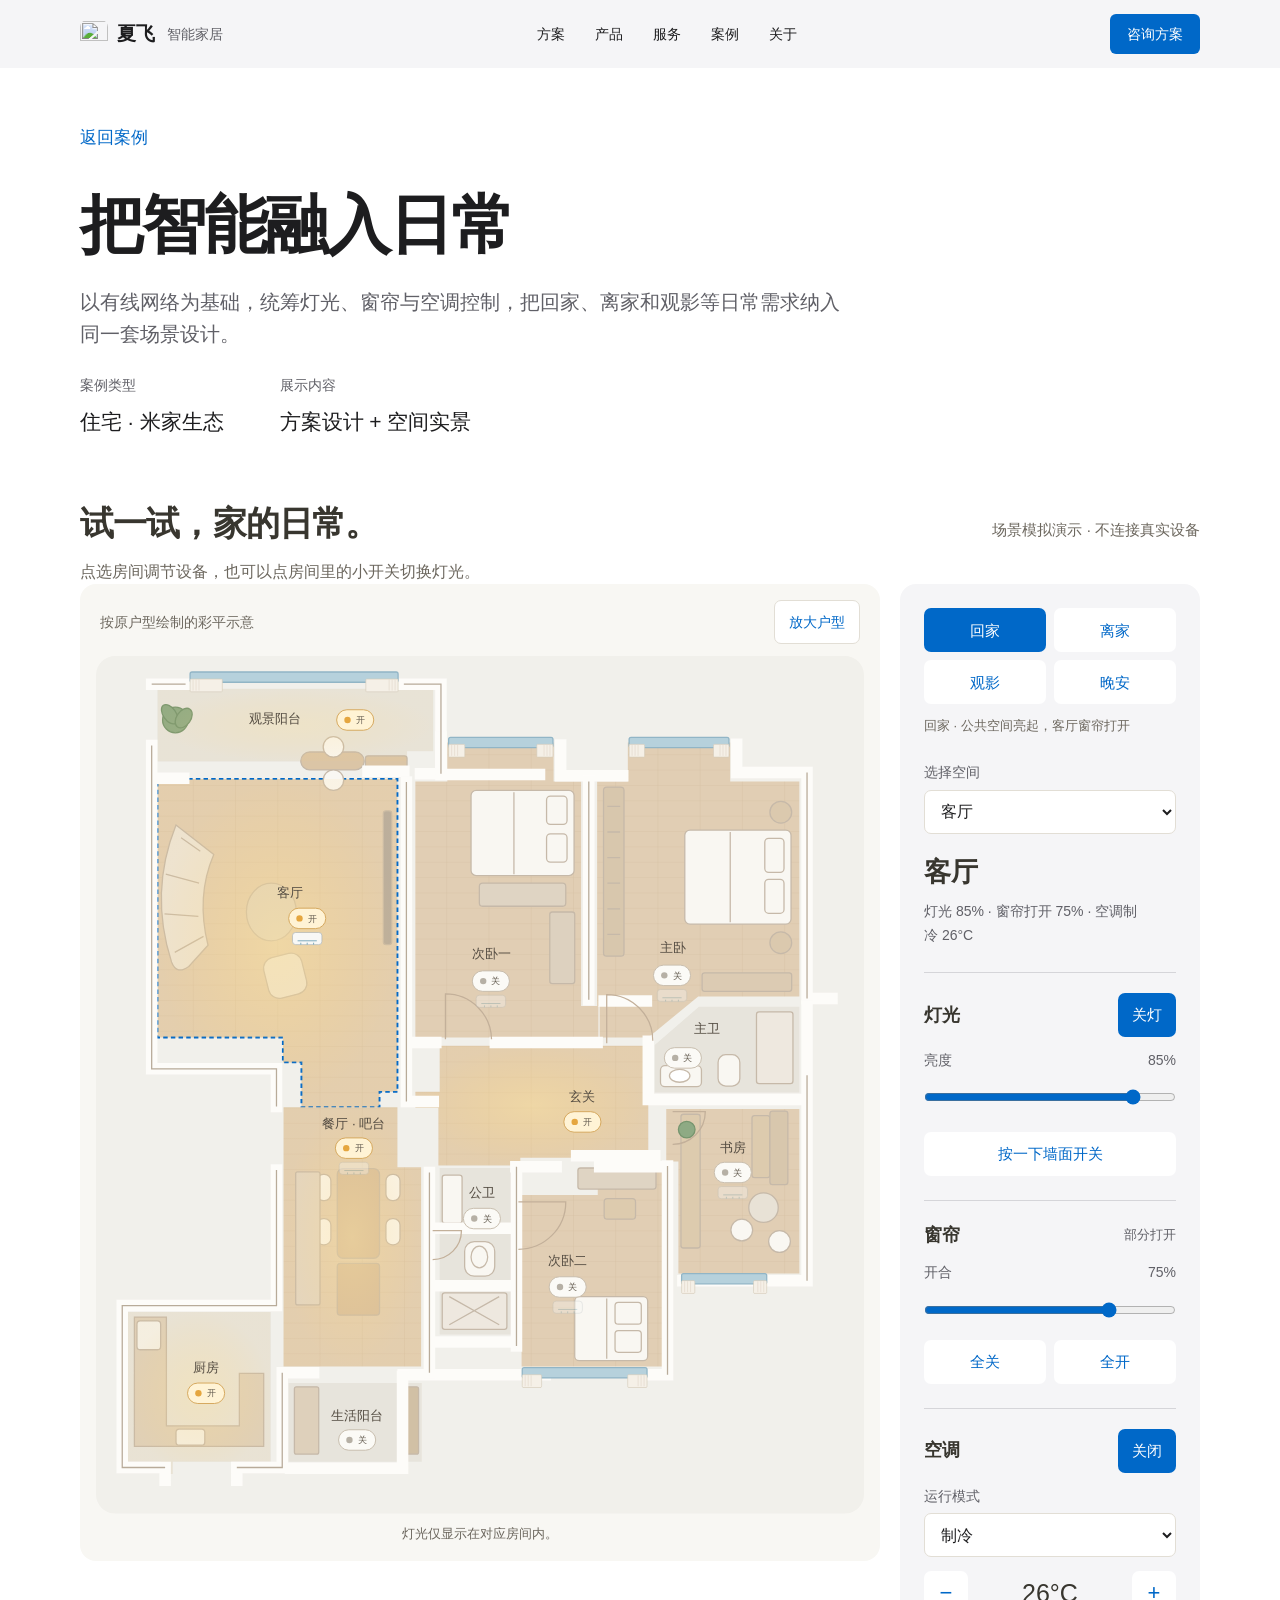
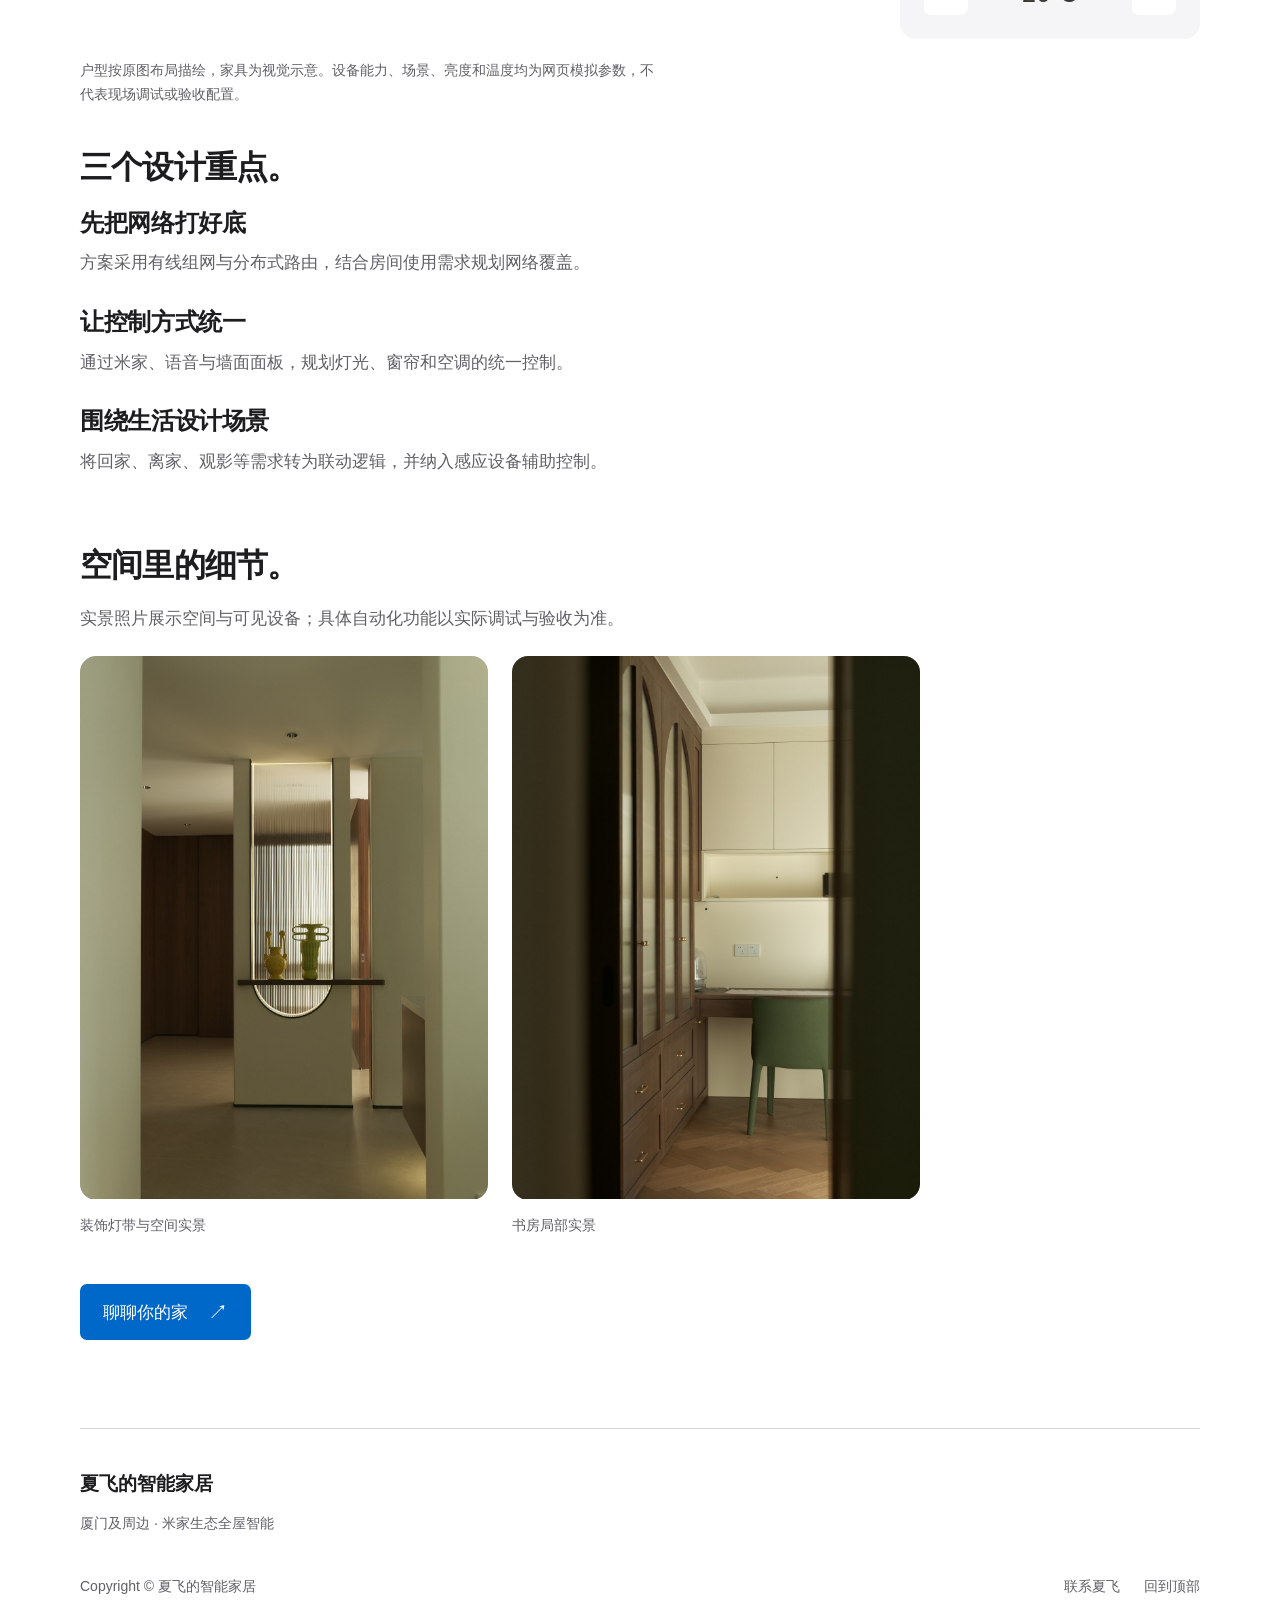
==== commit 7d1b8faf: "Fix mobile image cropping and restore full floorplan view" ====
--- a/case-residential-01.html
+++ b/case-residential-01.html
@@ -1,4 +1,4 @@
-<!DOCTYPE html><html lang="zh-CN"><head><meta charset="UTF-8"><meta name="viewport" content="width=device-width, initial-scale=1"><title>把智能融入日常｜夏飞智能家居案例</title><meta name="description" content="以有线网络为基础，统筹灯光、窗帘与空调控制，把回家、离家和观影等日常需求纳入同一套场景设计。"><meta name="theme-color" content="#f5f5f7"><link rel="icon" href="img/icon.webp"><link rel="stylesheet" href="main.css?v=20261014-cases-v1"><script src="js/preview.js?v=20261014" defer></script><link rel="stylesheet" href="floorplan-demo.css?v=20261014-v1"><script src="js/floorplan-demo.js?v=20261014-v1" defer></script></head><body><a class="skip" href="#main">跳到正文</a><header class="site-header"><div class="nav-wrap"><a class="brand" href="index.html"><img src="img/icon.webp" width="28" height="28" alt="">夏飞<span>智能家居</span></a><nav aria-label="主导航"><a href="index.html#方案">方案</a><a href="index.html#产品">产品</a><a href="index.html#服务">服务</a><a href="index.html#案例">案例</a><a href="index.html#关于">关于</a></nav><a class="nav-contact" href="contact.html">咨询方案</a><button class="menu-toggle" aria-expanded="false" aria-controls="mobile-nav" hidden>菜单</button></div><nav id="mobile-nav" aria-label="手机导航" hidden><a href="index.html#方案">方案</a><a href="index.html#产品">产品</a><a href="index.html#服务">服务</a><a href="index.html#案例">案例</a><a href="index.html#关于">关于</a></nav></header><main id="main" class="wrap case-page"><a class="text-link" href="index.html#案例">返回案例</a><h1>把智能融入日常</h1><p class="case-summary">以有线网络为基础，统筹灯光、窗帘与空调控制，把回家、离家和观影等日常需求纳入同一套场景设计。</p><dl class="case-facts"><div><dt>案例类型</dt><dd>住宅 · 米家生态</dd></div><div><dt>展示内容</dt><dd>方案设计 + 空间实景</dd></div></dl><section id="floorplan-demo" class="floorplan-demo" aria-labelledby="fp-title"><div class="fp-intro"><h2 id="fp-title">试一试，家的日常。</h2><p>场景模拟演示 · 不连接真实设备</p></div><p class="fp-instruction">点选房间调节设备，也可以点房间里的小开关切换灯光。</p><div class="fp-scene-bar" hidden aria-label="模拟生活场景"><button type="button" data-fp-scene="home" aria-pressed="false">回家</button><button type="button" data-fp-scene="away" aria-pressed="false">离家</button><button type="button" data-fp-scene="movie" aria-pressed="false">观影</button><button type="button" data-fp-scene="night" aria-pressed="false">晚安</button><span id="fp-scene-status" role="status"></span></div><div class="fp-layout"><div class="fp-plan"><div class="fp-plan-toolbar"><span>按原户型绘制的彩平示意</span><button type="button" id="fp-zoom" aria-pressed="false" hidden>放大户型</button></div><div class="fp-map-viewport" id="fp-map-viewport"><svg xmlns="http://www.w3.org/2000/svg" class="fp-svg" viewBox="145 85 1200 1340" role="group" aria-label="住宅彩平图，选择房间后可模拟设备状态"><style>.fp-room-name{font:500 21px -apple-system,BlinkMacSystemFont,'PingFang SC','Microsoft YaHei',sans-serif;fill:#534b41}.fp-furniture,.fp-plants,.fp-walls,.fp-doors{pointer-events:none}.fp-room{cursor:pointer}.fp-room:focus-visible{stroke:#0068c8;stroke-width:4;outline:none}.fp-map-switch:focus-visible rect{stroke:#0068c8;stroke-width:4}</style><defs><pattern id="fp-wood" width="66" height="24" patternUnits="userSpaceOnUse"><rect width="66" height="24" fill="#e1ceb4"/><path d="M0 23.5H66M33 0V24" stroke="#d4bfa2" stroke-width=".65"/></pattern><radialGradient id="fp-warm"><stop offset="0" stop-color="#ffe195" stop-opacity=".9"/><stop offset="1" stop-color="#ffcf70" stop-opacity=".18"/></radialGradient><clipPath id="fp-clip-balcony"><polygon points="241,136 672,136 672,234 631,234 631,250 241,250"/></clipPath><clipPath id="fp-clip-living"><polygon points="241,277 616,277 616,766 588,766 588,790 466,790 466,720 437,720 437,681 241,681"/></clipPath><clipPath id="fp-clip-bed1"><polygon points="644,281 694,281 694,220 860,220 860,281 903,281 903,632 930,632 930,681 644,681"/></clipPath><clipPath id="fp-clip-master"><polygon points="928,281 976,281 976,220 1136,220 1136,281 1244,281 1244,617 1086,617 1008,681 932,681 932,632 928,632"/></clipPath><clipPath id="fp-clip-masterbath"><polygon points="1087,633 1244,633 1244,767 1018,767 1018,693"/></clipPath><clipPath id="fp-clip-entry"><polygon points="682,694 1008,694 1008,869 808,869 808,881 680,881 680,791 644,791 644,766 682,766"/></clipPath><clipPath id="fp-clip-dining"><polygon points="438,790 616,790 616,884 653,884 653,1195 438,1195 438,1108 438,790"/></clipPath><clipPath id="fp-clip-guestbath"><polygon points="682,885 795,885 795,1145 682,1145"/></clipPath><clipPath id="fp-clip-bed2"><polygon points="810,927 929,927 929,883 1030,883 1030,1195 810,1195"/></clipPath><clipPath id="fp-clip-study"><polygon points="1036,793 1244,793 1244,1050 1055,1050 1055,875 1036,875"/></clipPath><clipPath id="fp-clip-kitchen"><polygon points="195,1110 418,1110 418,1344 265,1344 265,1363 246,1363 246,1344 195,1344"/></clipPath><clipPath id="fp-clip-utility"><polygon points="446,1221 654,1221 654,1344 446,1344"/></clipPath></defs><rect x="145" y="85" width="1200" height="1340" rx="30" fill="#f1f0eb"/><polygon class="fp-room" data-room="balcony" points="241,136 672,136 672,234 631,234 631,250 241,250" fill="#e7e4dc" role="button" tabindex="0" aria-label="选择观景阳台" aria-pressed="false"/><polygon class="fp-room" data-room="living" points="241,277 616,277 616,766 588,766 588,790 466,790 466,720 437,720 437,681 241,681" fill="url(#fp-wood)" role="button" tabindex="0" aria-label="选择客厅" aria-pressed="false"/><polygon class="fp-room" data-room="bed1" points="644,281 694,281 694,220 860,220 860,281 903,281 903,632 930,632 930,681 644,681" fill="url(#fp-wood)" role="button" tabindex="0" aria-label="选择次卧一" aria-pressed="false"/><polygon class="fp-room" data-room="master" points="928,281 976,281 976,220 1136,220 1136,281 1244,281 1244,617 1086,617 1008,681 932,681 932,632 928,632" fill="url(#fp-wood)" role="button" tabindex="0" aria-label="选择主卧" aria-pressed="false"/><polygon class="fp-room" data-room="masterbath" points="1087,633 1244,633 1244,767 1018,767 1018,693" fill="#e7e4dc" role="button" tabindex="0" aria-label="选择主卫" aria-pressed="false"/><polygon class="fp-room" data-room="entry" points="682,694 1008,694 1008,869 808,869 808,881 680,881 680,791 644,791 644,766 682,766" fill="url(#fp-wood)" role="button" tabindex="0" aria-label="选择玄关" aria-pressed="false"/><polygon class="fp-room" data-room="dining" points="438,790 616,790 616,884 653,884 653,1195 438,1195 438,1108 438,790" fill="url(#fp-wood)" role="button" tabindex="0" aria-label="选择餐厅 · 吧台" aria-pressed="false"/><polygon class="fp-room" data-room="guestbath" points="682,885 795,885 795,1145 682,1145" fill="#e7e4dc" role="button" tabindex="0" aria-label="选择公卫" aria-pressed="false"/><polygon class="fp-room" data-room="bed2" points="810,927 929,927 929,883 1030,883 1030,1195 810,1195" fill="url(#fp-wood)" role="button" tabindex="0" aria-label="选择次卧二" aria-pressed="false"/><polygon class="fp-room" data-room="study" points="1036,793 1244,793 1244,1050 1055,1050 1055,875 1036,875" fill="url(#fp-wood)" role="button" tabindex="0" aria-label="选择书房" aria-pressed="false"/><polygon class="fp-room" data-room="kitchen" points="195,1110 418,1110 418,1344 265,1344 265,1363 246,1363 246,1344 195,1344" fill="#e7e4dc" role="button" tabindex="0" aria-label="选择厨房" aria-pressed="false"/><polygon class="fp-room" data-room="utility" points="446,1221 654,1221 654,1344 446,1344" fill="#e7e4dc" role="button" tabindex="0" aria-label="选择生活阳台" aria-pressed="false"/>
+<!DOCTYPE html><html lang="zh-CN"><head><meta charset="UTF-8"><meta name="viewport" content="width=device-width, initial-scale=1"><title>把智能融入日常｜夏飞智能家居案例</title><meta name="description" content="以有线网络为基础，统筹灯光、窗帘与空调控制，把回家、离家和观影等日常需求纳入同一套场景设计。"><meta name="theme-color" content="#f5f5f7"><link rel="icon" href="img/icon.webp"><link rel="stylesheet" href="main.css?v=20261014-mobile-v2"><script src="js/preview.js?v=20261014" defer></script><link rel="stylesheet" href="floorplan-demo.css?v=20261014-mobile-v2"><script src="js/floorplan-demo.js?v=20261014-mobile-v2" defer></script></head><body><a class="skip" href="#main">跳到正文</a><header class="site-header"><div class="nav-wrap"><a class="brand" href="index.html"><img src="img/icon.webp" width="28" height="28" alt="">夏飞<span>智能家居</span></a><nav aria-label="主导航"><a href="index.html#方案">方案</a><a href="index.html#产品">产品</a><a href="index.html#服务">服务</a><a href="index.html#案例">案例</a><a href="index.html#关于">关于</a></nav><a class="nav-contact" href="contact.html">咨询方案</a><button class="menu-toggle" aria-expanded="false" aria-controls="mobile-nav" hidden>菜单</button></div><nav id="mobile-nav" aria-label="手机导航" hidden><a href="index.html#方案">方案</a><a href="index.html#产品">产品</a><a href="index.html#服务">服务</a><a href="index.html#案例">案例</a><a href="index.html#关于">关于</a></nav></header><main id="main" class="wrap case-page"><a class="text-link" href="index.html#案例">返回案例</a><h1>把智能融入日常</h1><p class="case-summary">以有线网络为基础，统筹灯光、窗帘与空调控制，把回家、离家和观影等日常需求纳入同一套场景设计。</p><dl class="case-facts"><div><dt>案例类型</dt><dd>住宅 · 米家生态</dd></div><div><dt>展示内容</dt><dd>方案设计 + 空间实景</dd></div></dl><section id="floorplan-demo" class="floorplan-demo" aria-labelledby="fp-title"><div class="fp-intro"><h2 id="fp-title">试一试，家的日常。</h2><p>场景模拟演示 · 不连接真实设备</p></div><p class="fp-instruction">点选房间调节设备，也可以点房间里的小开关切换灯光。</p><div class="fp-scene-bar" hidden aria-label="模拟生活场景"><button type="button" data-fp-scene="home" aria-pressed="false">回家</button><button type="button" data-fp-scene="away" aria-pressed="false">离家</button><button type="button" data-fp-scene="movie" aria-pressed="false">观影</button><button type="button" data-fp-scene="night" aria-pressed="false">晚安</button><span id="fp-scene-status" role="status"></span></div><div class="fp-layout"><div class="fp-plan"><div class="fp-plan-toolbar"><span>按原户型绘制的彩平示意</span><button type="button" id="fp-zoom" aria-pressed="false" hidden>放大户型</button></div><div class="fp-map-viewport" id="fp-map-viewport"><svg xmlns="http://www.w3.org/2000/svg" class="fp-svg" viewBox="145 85 1200 1340" role="group" aria-label="住宅彩平图，选择房间后可模拟设备状态"><style>.fp-room-name{font:500 21px -apple-system,BlinkMacSystemFont,'PingFang SC','Microsoft YaHei',sans-serif;fill:#534b41}.fp-furniture,.fp-plants,.fp-walls,.fp-doors{pointer-events:none}.fp-room{cursor:pointer}.fp-room:focus-visible{stroke:#0068c8;stroke-width:4;outline:none}.fp-map-switch:focus-visible rect{stroke:#0068c8;stroke-width:4}</style><defs><pattern id="fp-wood" width="66" height="24" patternUnits="userSpaceOnUse"><rect width="66" height="24" fill="#e1ceb4"/><path d="M0 23.5H66M33 0V24" stroke="#d4bfa2" stroke-width=".65"/></pattern><radialGradient id="fp-warm"><stop offset="0" stop-color="#ffe195" stop-opacity=".9"/><stop offset="1" stop-color="#ffcf70" stop-opacity=".18"/></radialGradient><clipPath id="fp-clip-balcony"><polygon points="241,136 672,136 672,234 631,234 631,250 241,250"/></clipPath><clipPath id="fp-clip-living"><polygon points="241,277 616,277 616,766 588,766 588,790 466,790 466,720 437,720 437,681 241,681"/></clipPath><clipPath id="fp-clip-bed1"><polygon points="644,281 694,281 694,220 860,220 860,281 903,281 903,632 930,632 930,681 644,681"/></clipPath><clipPath id="fp-clip-master"><polygon points="928,281 976,281 976,220 1136,220 1136,281 1244,281 1244,617 1086,617 1008,681 932,681 932,632 928,632"/></clipPath><clipPath id="fp-clip-masterbath"><polygon points="1087,633 1244,633 1244,767 1018,767 1018,693"/></clipPath><clipPath id="fp-clip-entry"><polygon points="682,694 1008,694 1008,869 808,869 808,881 680,881 680,791 644,791 644,766 682,766"/></clipPath><clipPath id="fp-clip-dining"><polygon points="438,790 616,790 616,884 653,884 653,1195 438,1195 438,1108 438,790"/></clipPath><clipPath id="fp-clip-guestbath"><polygon points="682,885 795,885 795,1145 682,1145"/></clipPath><clipPath id="fp-clip-bed2"><polygon points="810,927 929,927 929,883 1030,883 1030,1195 810,1195"/></clipPath><clipPath id="fp-clip-study"><polygon points="1036,793 1244,793 1244,1050 1055,1050 1055,875 1036,875"/></clipPath><clipPath id="fp-clip-kitchen"><polygon points="195,1110 418,1110 418,1344 265,1344 265,1363 246,1363 246,1344 195,1344"/></clipPath><clipPath id="fp-clip-utility"><polygon points="446,1221 654,1221 654,1344 446,1344"/></clipPath></defs><rect x="145" y="85" width="1200" height="1340" rx="30" fill="#f1f0eb"/><polygon class="fp-room" data-room="balcony" points="241,136 672,136 672,234 631,234 631,250 241,250" fill="#e7e4dc" role="button" tabindex="0" aria-label="选择观景阳台" aria-pressed="false"/><polygon class="fp-room" data-room="living" points="241,277 616,277 616,766 588,766 588,790 466,790 466,720 437,720 437,681 241,681" fill="url(#fp-wood)" role="button" tabindex="0" aria-label="选择客厅" aria-pressed="false"/><polygon class="fp-room" data-room="bed1" points="644,281 694,281 694,220 860,220 860,281 903,281 903,632 930,632 930,681 644,681" fill="url(#fp-wood)" role="button" tabindex="0" aria-label="选择次卧一" aria-pressed="false"/><polygon class="fp-room" data-room="master" points="928,281 976,281 976,220 1136,220 1136,281 1244,281 1244,617 1086,617 1008,681 932,681 932,632 928,632" fill="url(#fp-wood)" role="button" tabindex="0" aria-label="选择主卧" aria-pressed="false"/><polygon class="fp-room" data-room="masterbath" points="1087,633 1244,633 1244,767 1018,767 1018,693" fill="#e7e4dc" role="button" tabindex="0" aria-label="选择主卫" aria-pressed="false"/><polygon class="fp-room" data-room="entry" points="682,694 1008,694 1008,869 808,869 808,881 680,881 680,791 644,791 644,766 682,766" fill="url(#fp-wood)" role="button" tabindex="0" aria-label="选择玄关" aria-pressed="false"/><polygon class="fp-room" data-room="dining" points="438,790 616,790 616,884 653,884 653,1195 438,1195 438,1108 438,790" fill="url(#fp-wood)" role="button" tabindex="0" aria-label="选择餐厅 · 吧台" aria-pressed="false"/><polygon class="fp-room" data-room="guestbath" points="682,885 795,885 795,1145 682,1145" fill="#e7e4dc" role="button" tabindex="0" aria-label="选择公卫" aria-pressed="false"/><polygon class="fp-room" data-room="bed2" points="810,927 929,927 929,883 1030,883 1030,1195 810,1195" fill="url(#fp-wood)" role="button" tabindex="0" aria-label="选择次卧二" aria-pressed="false"/><polygon class="fp-room" data-room="study" points="1036,793 1244,793 1244,1050 1055,1050 1055,875 1036,875" fill="url(#fp-wood)" role="button" tabindex="0" aria-label="选择书房" aria-pressed="false"/><polygon class="fp-room" data-room="kitchen" points="195,1110 418,1110 418,1344 265,1344 265,1363 246,1363 246,1344 195,1344" fill="#e7e4dc" role="button" tabindex="0" aria-label="选择厨房" aria-pressed="false"/><polygon class="fp-room" data-room="utility" points="446,1221 654,1221 654,1344 446,1344" fill="#e7e4dc" role="button" tabindex="0" aria-label="选择生活阳台" aria-pressed="false"/>
 <g class="fp-furniture" fill="#f9f7f2" stroke="#c6b9a9" stroke-width="2">
 <path d="M270 349 Q228 454 263 563 Q271 584 290 570 L320 537 Q301 460 329 395Z" fill="#ece5d9"/><path d="M278 369L308 390M254 426L306 440M252 488L305 492M268 548L313 523"/>
 <ellipse cx="419" cy="485" rx="39" ry="45" fill="#ded4c4"/><rect x="410" y="552" width="61" height="65" rx="17" transform="rotate(-14 441 584)" fill="#ece5d9"/><rect x="594" y="327" width="13" height="209" rx="4" fill="#b5aba0"/>
@@ -32,3 +32,4 @@
 </g><g fill="none" stroke="#b8ab99" stroke-width="2"><path d="M232 129H285M626 129H684V269M232 225V730H427V789M630 282V781M915 281V622M1256 267V620M1256 740V1061M1038 882V1208M802 883V1163M666 892V1205M427 888V1100H186V1353H253M365 1353H436V1205"/></g>
 <g class="fp-doors" fill="none" stroke="#c3b09a" stroke-width="2"><path d="M691 684V613A72 72 0 0 1 763 684M943 690V614A72 72 0 0 1 1015 686M805 938H879A74 74 0 0 1 805 1012M1046 797H1097A51 51 0 0 1 1046 848M671 983H716A45 45 0 0 1 671 1028"/></g><g class="fp-curtain" data-curtain="living" style="--curtain-scale:1" pointer-events="none"><rect x="292" y="110" width="325" height="16" rx="3" fill="#b6d1dc" stroke="#91b5c6" stroke-width="2"/><g class="fp-curtain-left"><rect x="292" y="121" width="162.5" height="20" rx="3" fill="#f5f0e7" stroke="#d4cab9" stroke-width="1.5"/><path d="M307 122V139M322 122V139M337 122V139" stroke="#d8cbbb"/></g><g class="fp-curtain-right"><rect x="454.5" y="121" width="162.5" height="20" rx="3" fill="#f5f0e7" stroke="#d4cab9" stroke-width="1.5"/><path d="M602 122V139M587 122V139M572 122V139" stroke="#d8cbbb"/></g></g><g class="fp-curtain" data-curtain="bed1" style="--curtain-scale:1" pointer-events="none"><rect x="696" y="212" width="163" height="16" rx="3" fill="#b6d1dc" stroke="#91b5c6" stroke-width="2"/><g class="fp-curtain-left"><rect x="696" y="223" width="81.5" height="20" rx="3" fill="#f5f0e7" stroke="#d4cab9" stroke-width="1.5"/><path d="M711 224V241M726 224V241M741 224V241" stroke="#d8cbbb"/></g><g class="fp-curtain-right"><rect x="777.5" y="223" width="81.5" height="20" rx="3" fill="#f5f0e7" stroke="#d4cab9" stroke-width="1.5"/><path d="M844 224V241M829 224V241M814 224V241" stroke="#d8cbbb"/></g></g><g class="fp-curtain" data-curtain="master" style="--curtain-scale:1" pointer-events="none"><rect x="978" y="212" width="156" height="16" rx="3" fill="#b6d1dc" stroke="#91b5c6" stroke-width="2"/><g class="fp-curtain-left"><rect x="978" y="223" width="78.0" height="20" rx="3" fill="#f5f0e7" stroke="#d4cab9" stroke-width="1.5"/><path d="M993 224V241M1008 224V241M1023 224V241" stroke="#d8cbbb"/></g><g class="fp-curtain-right"><rect x="1056.0" y="223" width="78.0" height="20" rx="3" fill="#f5f0e7" stroke="#d4cab9" stroke-width="1.5"/><path d="M1119 224V241M1104 224V241M1089 224V241" stroke="#d8cbbb"/></g></g><g class="fp-curtain" data-curtain="bed2" style="--curtain-scale:1" pointer-events="none"><rect x="811" y="1197" width="195" height="16" rx="3" fill="#b6d1dc" stroke="#91b5c6" stroke-width="2"/><g class="fp-curtain-left"><rect x="811" y="1208" width="97.5" height="20" rx="3" fill="#f5f0e7" stroke="#d4cab9" stroke-width="1.5"/><path d="M826 1209V1226M841 1209V1226M856 1209V1226" stroke="#d8cbbb"/></g><g class="fp-curtain-right"><rect x="908.5" y="1208" width="97.5" height="20" rx="3" fill="#f5f0e7" stroke="#d4cab9" stroke-width="1.5"/><path d="M991 1209V1226M976 1209V1226M961 1209V1226" stroke="#d8cbbb"/></g></g><g class="fp-curtain" data-curtain="study" style="--curtain-scale:1" pointer-events="none"><rect x="1060" y="1050" width="133" height="16" rx="3" fill="#b6d1dc" stroke="#91b5c6" stroke-width="2"/><g class="fp-curtain-left"><rect x="1060" y="1061" width="66.5" height="20" rx="3" fill="#f5f0e7" stroke="#d4cab9" stroke-width="1.5"/><path d="M1075 1062V1079M1090 1062V1079M1105 1062V1079" stroke="#d8cbbb"/></g><g class="fp-curtain-right"><rect x="1126.5" y="1061" width="66.5" height="20" rx="3" fill="#f5f0e7" stroke="#d4cab9" stroke-width="1.5"/><path d="M1178 1062V1079M1163 1062V1079M1148 1062V1079" stroke="#d8cbbb"/></g></g><text x="425" y="190" class="fp-room-name" text-anchor="middle" pointer-events="none">观景阳台</text><text x="448" y="462" class="fp-room-name" text-anchor="middle" pointer-events="none">客厅</text><text x="763" y="557" class="fp-room-name" text-anchor="middle" pointer-events="none">次卧一</text><text x="1046" y="548" class="fp-room-name" text-anchor="middle" pointer-events="none">主卧</text><text x="1100" y="674" class="fp-room-name" text-anchor="middle" pointer-events="none">主卫</text><text x="905" y="781" class="fp-room-name" text-anchor="middle" pointer-events="none">玄关</text><text x="548" y="823" class="fp-room-name" text-anchor="middle" pointer-events="none">餐厅 · 吧台</text><text x="748" y="931" class="fp-room-name" text-anchor="middle" pointer-events="none">公卫</text><text x="882" y="1037" class="fp-room-name" text-anchor="middle" pointer-events="none">次卧二</text><text x="1140" y="860" class="fp-room-name" text-anchor="middle" pointer-events="none">书房</text><text x="317" y="1204" class="fp-room-name" text-anchor="middle" pointer-events="none">厨房</text><text x="553" y="1278" class="fp-room-name" text-anchor="middle" pointer-events="none">生活阳台</text><g class="fp-ac-marker" data-ac="living" transform="translate(452 517)" pointer-events="none" opacity=".4"><rect width="46" height="19" rx="5" fill="#f8f8f6" stroke="#a8b1b5"/><path d="M8 13H38M13 16V19M23 16V19M33 16V19" stroke="#78a8bb" stroke-width="1.5"/></g><g class="fp-ac-marker" data-ac="bed1" transform="translate(739 615)" pointer-events="none" opacity=".4"><rect width="46" height="19" rx="5" fill="#f8f8f6" stroke="#a8b1b5"/><path d="M8 13H38M13 16V19M23 16V19M33 16V19" stroke="#78a8bb" stroke-width="1.5"/></g><g class="fp-ac-marker" data-ac="master" transform="translate(1022 606)" pointer-events="none" opacity=".4"><rect width="46" height="19" rx="5" fill="#f8f8f6" stroke="#a8b1b5"/><path d="M8 13H38M13 16V19M23 16V19M33 16V19" stroke="#78a8bb" stroke-width="1.5"/></g><g class="fp-ac-marker" data-ac="dining" transform="translate(525 876)" pointer-events="none" opacity=".4"><rect width="46" height="19" rx="5" fill="#f8f8f6" stroke="#a8b1b5"/><path d="M8 13H38M13 16V19M23 16V19M33 16V19" stroke="#78a8bb" stroke-width="1.5"/></g><g class="fp-ac-marker" data-ac="bed2" transform="translate(859 1093)" pointer-events="none" opacity=".4"><rect width="46" height="19" rx="5" fill="#f8f8f6" stroke="#a8b1b5"/><path d="M8 13H38M13 16V19M23 16V19M33 16V19" stroke="#78a8bb" stroke-width="1.5"/></g><g class="fp-ac-marker" data-ac="study" transform="translate(1117 914)" pointer-events="none" opacity=".4"><rect width="46" height="19" rx="5" fill="#f8f8f6" stroke="#a8b1b5"/><path d="M8 13H38M13 16V19M23 16V19M33 16V19" stroke="#78a8bb" stroke-width="1.5"/></g><g class="fp-map-switch" data-map-switch="balcony" role="button" tabindex="0" aria-label="切换观景阳台灯光" aria-pressed="false"><rect x="521" y="169" width="58" height="32" rx="16" fill="#fbfaf6" stroke="#c7bdad" stroke-width="1.5"/><circle class="fp-lamp-dot" cx="538" cy="185" r="5" fill="#b6b0a5"/><text class="fp-lamp-state" x="558" y="190" text-anchor="middle" font-size="14" fill="#625a4e" pointer-events="none">关</text></g><g class="fp-map-switch" data-map-switch="living" role="button" tabindex="0" aria-label="切换客厅灯光" aria-pressed="false"><rect x="446" y="479" width="58" height="32" rx="16" fill="#fbfaf6" stroke="#c7bdad" stroke-width="1.5"/><circle class="fp-lamp-dot" cx="463" cy="495" r="5" fill="#b6b0a5"/><text class="fp-lamp-state" x="483" y="500" text-anchor="middle" font-size="14" fill="#625a4e" pointer-events="none">关</text></g><g class="fp-map-switch" data-map-switch="bed1" role="button" tabindex="0" aria-label="切换次卧一灯光" aria-pressed="false"><rect x="733" y="577" width="58" height="32" rx="16" fill="#fbfaf6" stroke="#c7bdad" stroke-width="1.5"/><circle class="fp-lamp-dot" cx="750" cy="593" r="5" fill="#b6b0a5"/><text class="fp-lamp-state" x="770" y="598" text-anchor="middle" font-size="14" fill="#625a4e" pointer-events="none">关</text></g><g class="fp-map-switch" data-map-switch="master" role="button" tabindex="0" aria-label="切换主卧灯光" aria-pressed="false"><rect x="1016" y="568" width="58" height="32" rx="16" fill="#fbfaf6" stroke="#c7bdad" stroke-width="1.5"/><circle class="fp-lamp-dot" cx="1033" cy="584" r="5" fill="#b6b0a5"/><text class="fp-lamp-state" x="1053" y="589" text-anchor="middle" font-size="14" fill="#625a4e" pointer-events="none">关</text></g><g class="fp-map-switch" data-map-switch="masterbath" role="button" tabindex="0" aria-label="切换主卫灯光" aria-pressed="false"><rect x="1033" y="697" width="58" height="32" rx="16" fill="#fbfaf6" stroke="#c7bdad" stroke-width="1.5"/><circle class="fp-lamp-dot" cx="1050" cy="713" r="5" fill="#b6b0a5"/><text class="fp-lamp-state" x="1070" y="718" text-anchor="middle" font-size="14" fill="#625a4e" pointer-events="none">关</text></g><g class="fp-map-switch" data-map-switch="entry" role="button" tabindex="0" aria-label="切换玄关灯光" aria-pressed="false"><rect x="876" y="797" width="58" height="32" rx="16" fill="#fbfaf6" stroke="#c7bdad" stroke-width="1.5"/><circle class="fp-lamp-dot" cx="893" cy="813" r="5" fill="#b6b0a5"/><text class="fp-lamp-state" x="913" y="818" text-anchor="middle" font-size="14" fill="#625a4e" pointer-events="none">关</text></g><g class="fp-map-switch" data-map-switch="dining" role="button" tabindex="0" aria-label="切换餐厅 · 吧台灯光" aria-pressed="false"><rect x="519" y="838" width="58" height="32" rx="16" fill="#fbfaf6" stroke="#c7bdad" stroke-width="1.5"/><circle class="fp-lamp-dot" cx="536" cy="854" r="5" fill="#b6b0a5"/><text class="fp-lamp-state" x="556" y="859" text-anchor="middle" font-size="14" fill="#625a4e" pointer-events="none">关</text></g><g class="fp-map-switch" data-map-switch="guestbath" role="button" tabindex="0" aria-label="切换公卫灯光" aria-pressed="false"><rect x="719" y="948" width="58" height="32" rx="16" fill="#fbfaf6" stroke="#c7bdad" stroke-width="1.5"/><circle class="fp-lamp-dot" cx="736" cy="964" r="5" fill="#b6b0a5"/><text class="fp-lamp-state" x="756" y="969" text-anchor="middle" font-size="14" fill="#625a4e" pointer-events="none">关</text></g><g class="fp-map-switch" data-map-switch="bed2" role="button" tabindex="0" aria-label="切换次卧二灯光" aria-pressed="false"><rect x="853" y="1055" width="58" height="32" rx="16" fill="#fbfaf6" stroke="#c7bdad" stroke-width="1.5"/><circle class="fp-lamp-dot" cx="870" cy="1071" r="5" fill="#b6b0a5"/><text class="fp-lamp-state" x="890" y="1076" text-anchor="middle" font-size="14" fill="#625a4e" pointer-events="none">关</text></g><g class="fp-map-switch" data-map-switch="study" role="button" tabindex="0" aria-label="切换书房灯光" aria-pressed="false"><rect x="1111" y="876" width="58" height="32" rx="16" fill="#fbfaf6" stroke="#c7bdad" stroke-width="1.5"/><circle class="fp-lamp-dot" cx="1128" cy="892" r="5" fill="#b6b0a5"/><text class="fp-lamp-state" x="1148" y="897" text-anchor="middle" font-size="14" fill="#625a4e" pointer-events="none">关</text></g><g class="fp-map-switch" data-map-switch="kitchen" role="button" tabindex="0" aria-label="切换厨房灯光" aria-pressed="false"><rect x="288" y="1221" width="58" height="32" rx="16" fill="#fbfaf6" stroke="#c7bdad" stroke-width="1.5"/><circle class="fp-lamp-dot" cx="305" cy="1237" r="5" fill="#b6b0a5"/><text class="fp-lamp-state" x="325" y="1242" text-anchor="middle" font-size="14" fill="#625a4e" pointer-events="none">关</text></g><g class="fp-map-switch" data-map-switch="utility" role="button" tabindex="0" aria-label="切换生活阳台灯光" aria-pressed="false"><rect x="524" y="1294" width="58" height="32" rx="16" fill="#fbfaf6" stroke="#c7bdad" stroke-width="1.5"/><circle class="fp-lamp-dot" cx="541" cy="1310" r="5" fill="#b6b0a5"/><text class="fp-lamp-state" x="561" y="1315" text-anchor="middle" font-size="14" fill="#625a4e" pointer-events="none">关</text></g></svg></div><p id="fp-zoom-hint" class="fp-map-hint">灯光仅显示在对应房间内。</p></div><aside class="fp-controls" hidden aria-label="房间模拟控制"><label class="fp-room-picker" for="fp-room-select">选择空间<select id="fp-room-select"></select></label><h3 id="fp-selected-room">客厅</h3><p id="fp-room-status" class="fp-room-status" aria-live="polite"></p><div class="fp-control-group"><div class="fp-control-heading"><h4>灯光</h4><button type="button" class="fp-power" data-fp-action="light" aria-pressed="false">开灯</button></div><label for="fp-brightness">亮度 <output id="fp-brightness-value">0%</output></label><input id="fp-brightness" type="range" min="0" max="100" step="5"><button type="button" class="fp-wall-switch" data-fp-action="switch">按一下墙面开关</button></div><div class="fp-control-group" id="fp-curtain-control"><div class="fp-control-heading"><h4>窗帘</h4><span id="fp-curtain-state"></span></div><label for="fp-curtain-range">开合 <output id="fp-curtain-value">0%</output></label><input id="fp-curtain-range" type="range" min="0" max="100" step="5"><div class="fp-pair"><button type="button" data-fp-action="curtain-close">全关</button><button type="button" data-fp-action="curtain-open">全开</button></div></div><p id="fp-no-curtain" class="fp-unavailable" hidden>此空间仅演示灯光，不设窗帘模拟。</p><div class="fp-control-group" id="fp-ac-control"><div class="fp-control-heading"><h4>空调</h4><button type="button" class="fp-power" data-fp-action="ac" aria-pressed="false">开启</button></div><label for="fp-ac-mode">运行模式<select id="fp-ac-mode"><option value="cool">制冷</option><option value="heat">制热</option><option value="fan">送风</option></select></label><div class="fp-temperature"><button type="button" data-fp-action="temp-down" aria-label="降低设定温度">−</button><output id="fp-temperature" aria-label="设定温度">26°C</output><button type="button" data-fp-action="temp-up" aria-label="提高设定温度">+</button></div><p id="fp-fan-note" class="fp-unavailable" hidden>送风模式不设温度。</p></div><p id="fp-no-ac" class="fp-unavailable" hidden>此空间未设置空调模拟。</p></aside></div><p class="fp-disclosure">户型按原图布局描绘，家具为视觉示意。设备能力、场景、亮度和温度均为网页模拟参数，不代表现场调试或验收配置。</p><noscript><p>启用 JavaScript 后可操作模拟；不启用时仍可查看户型、案例介绍与实景。</p></noscript><script type="application/json" id="fp-room-data">{"rooms": [{"id": "balcony", "name": "观景阳台", "points": "241,136 672,136 672,234 631,234 631,250 241,250", "label": [425, 190], "light": [550, 185], "ac": false}, {"id": "living", "name": "客厅", "points": "241,277 616,277 616,766 588,766 588,790 466,790 466,720 437,720 437,681 241,681", "label": [448, 462], "light": [475, 495], "ac": true, "curtain": [292, 118, 325]}, {"id": "bed1", "name": "次卧一", "points": "644,281 694,281 694,220 860,220 860,281 903,281 903,632 930,632 930,681 644,681", "label": [763, 557], "light": [762, 593], "ac": true, "curtain": [696, 220, 163]}, {"id": "master", "name": "主卧", "points": "928,281 976,281 976,220 1136,220 1136,281 1244,281 1244,617 1086,617 1008,681 932,681 932,632 928,632", "label": [1046, 548], "light": [1045, 584], "ac": true, "curtain": [978, 220, 156]}, {"id": "masterbath", "name": "主卫", "points": "1087,633 1244,633 1244,767 1018,767 1018,693", "label": [1100, 674], "light": [1062, 713], "ac": false}, {"id": "entry", "name": "玄关", "points": "682,694 1008,694 1008,869 808,869 808,881 680,881 680,791 644,791 644,766 682,766", "label": [905, 781], "light": [905, 813], "ac": false}, {"id": "dining", "name": "餐厅 · 吧台", "points": "438,790 616,790 616,884 653,884 653,1195 438,1195 438,1108 438,790", "label": [548, 823], "light": [548, 854], "ac": true}, {"id": "guestbath", "name": "公卫", "points": "682,885 795,885 795,1145 682,1145", "label": [748, 931], "light": [748, 964], "ac": false}, {"id": "bed2", "name": "次卧二", "points": "810,927 929,927 929,883 1030,883 1030,1195 810,1195", "label": [882, 1037], "light": [882, 1071], "ac": true, "curtain": [811, 1205, 195]}, {"id": "study", "name": "书房", "points": "1036,793 1244,793 1244,1050 1055,1050 1055,875 1036,875", "label": [1140, 860], "light": [1140, 892], "ac": true, "curtain": [1060, 1058, 133]}, {"id": "kitchen", "name": "厨房", "points": "195,1110 418,1110 418,1344 265,1344 265,1363 246,1363 246,1344 195,1344", "label": [317, 1204], "light": [317, 1237], "ac": false}, {"id": "utility", "name": "生活阳台", "points": "446,1221 654,1221 654,1344 446,1344", "label": [553, 1278], "light": [553, 1310], "ac": false}]}</script></section><section class="case-content"><h2>三个设计重点。</h2><ul class="case-highlights"><li><h3>先把网络打好底</h3><p>方案采用有线组网与分布式路由，结合房间使用需求规划网络覆盖。</p></li><li><h3>让控制方式统一</h3><p>通过米家、语音与墙面面板，规划灯光、窗帘和空调的统一控制。</p></li><li><h3>围绕生活设计场景</h3><p>将回家、离家、观影等需求转为联动逻辑，并纳入感应设备辅助控制。</p></li></ul></section><section class="case-content"><h2>空间里的细节。</h2><p>实景照片展示空间与可见设备；具体自动化功能以实际调试与验收为准。</p><div class="case-photos"><figure><img src="img/cases/residential-01/ambient-lighting.jpg" width="1202" height="1600" alt="装饰灯带与空间实景" loading="lazy"><figcaption>装饰灯带与空间实景</figcaption></figure><figure><img src="img/cases/residential-01/study-detail.jpg" width="1202" height="1600" alt="书房局部实景" loading="lazy"><figcaption>书房局部实景</figcaption></figure></div></section><div class="case-cta"><a class="button" href="contact.html">聊聊你的家 <span aria-hidden="true">↗</span></a></div></main><footer class="site-footer wrap"><a class="brand" href="index.html">夏飞的智能家居</a><p>厦门及周边 · 米家生态全屋智能</p><div class="footer-bottom"><span>Copyright © 夏飞的智能家居</span><a href="contact.html">联系夏飞</a><a href="#main">回到顶部</a></div></footer></body></html>
 
+
--- a/main.css
+++ b/main.css
@@ -2,7 +2,7 @@
 :root{--paper:#fff;--surface:#f5f5f7;--ink:#1d1d1f;--muted:#606067;--accent:#0068c8;--accent-hover:#0057aa;--line:#d5d5d9;--focus:#0068c8;--font:-apple-system,BlinkMacSystemFont,"Helvetica Neue","PingFang SC","Microsoft YaHei",sans-serif;--radius:16px;--ease:cubic-bezier(.16,1,.3,1)}
 *{box-sizing:border-box}html,body{margin:0;overflow-x:clip}html{scroll-behavior:smooth;scroll-padding-top:100px}body{font-family:var(--font);color:var(--ink);background:var(--paper);font-size:17px;line-height:1.6;-webkit-font-smoothing:antialiased}::selection{background:var(--accent);color:var(--paper)}a{color:inherit;text-decoration:none;text-underline-offset:5px}button{font:inherit;cursor:pointer}img{display:block;max-width:100%;height:auto}h1,h2,h3,p,figure,blockquote{margin:0}h1,h2,h3{font-style:normal;text-wrap:balance;overflow-wrap:anywhere;min-width:0}h1{font-size:clamp(40px,5.7vw,80px);line-height:1.16;letter-spacing:-.035em;font-weight:650}h2{font-size:clamp(30px,3.5vw,48px);line-height:1.25;letter-spacing:-.025em;font-weight:650}h3{font-size:23px;line-height:1.35;font-weight:600;letter-spacing:-.015em}p{color:var(--muted);text-wrap:pretty}a,button{transition:background .2s,color .2s,transform .2s}a:focus-visible,button:focus-visible{outline:3px solid var(--focus);outline-offset:5px}a:active,button:active{transform:translateY(1px)}[hidden]{display:none!important}.wrap{width:min(1120px,calc(100% - 64px));margin-inline:auto}.section{padding-block:104px 24px}.section-head{display:flex;justify-content:space-between;gap:60px;align-items:end;margin-bottom:48px}.section-head p{max-width:440px}.site-header{background:var(--surface);position:sticky;top:0;z-index:10}.nav-wrap{max-width:1184px;padding:0 32px;min-height:68px;margin:auto;display:flex;align-items:center;gap:32px}.brand{display:flex;align-items:center;gap:9px;font-size:19px;font-weight:600;white-space:nowrap}.brand img{border-radius:7px}.brand span{font-size:14px;font-weight:400;color:var(--muted);margin-left:3px}.nav-wrap nav{display:flex;justify-content:center;gap:30px;margin:auto;font-size:14px}.nav-wrap nav a{display:flex;align-items:center;min-height:44px}.nav-wrap nav a:hover,.text-link:hover{color:var(--accent)}.nav-contact{background:var(--accent);color:var(--paper);padding:7px 17px;border-radius:6px;font-size:14px;white-space:nowrap;min-height:40px;display:flex;align-items:center}.nav-contact:hover,.button:hover{background:var(--accent-hover)}.menu-toggle{display:none;border:0;background:transparent;min-height:44px;min-width:44px;padding:8px;color:var(--ink)}#mobile-nav{padding:8px 24px 16px;display:flex;flex-wrap:wrap;gap:4px 16px}#mobile-nav a{padding:8px 0;min-height:44px;min-width:44px}.skip{position:fixed;top:-100px;left:16px;z-index:20;background:var(--ink);color:var(--paper);padding:12px 20px}.skip:focus{top:12px}.hero{text-align:center;padding-top:76px}.hero-intro{font-size:21px;line-height:1.55;margin:25px auto 28px;max-width:620px}.button{display:inline-flex;align-items:center;justify-content:center;gap:20px;border:0;background:var(--accent);color:var(--paper);padding:12px 23px;min-height:48px;border-radius:7px;font-size:17px;font-weight:500;white-space:nowrap}.button span{font-size:20px}.hero-media{margin-top:40px}.hero-media img{width:100%;border-radius:var(--radius)}figcaption{font-size:14px;color:var(--muted);margin-top:14px}.solutions{display:grid;grid-template-columns:repeat(2,minmax(0,1fr));gap:24px}.solution{display:flex;align-items:center;gap:28px;background:var(--surface);padding:28px;border-radius:var(--radius)}.solution img{width:34%;border-radius:10px;aspect-ratio:1;object-fit:cover}.solution>div{min-width:0}.solution h3{font-size:23px}.solution p{margin:12px 0 16px;font-size:16px}.text-link{color:var(--accent);display:inline-flex;align-items:center;gap:12px;min-height:44px;white-space:nowrap}.note{font-size:14px;line-height:1.6}.solutions+.note{margin-top:20px}.scene-section{margin-top:100px;padding-block:72px;background:var(--surface)}.scene-layout{display:grid;grid-template-columns:1.15fr 1fr;gap:80px;align-items:center}.scene-layout h2{font-size:36px}.scene-layout p{margin-top:20px}.stage-controls{display:flex;flex-wrap:wrap;gap:8px;margin-top:28px}.stage-controls button{border:0;border-radius:7px;padding:12px 16px;min-height:48px;color:var(--ink);background:var(--paper);white-space:nowrap}.stage-controls button[aria-pressed=true]{background:var(--ink);color:var(--paper)}.stage-result h3{font-size:26px}.stage-result .text-link{margin-top:20px}.products{display:grid;grid-template-columns:repeat(3,minmax(0,1fr));gap:36px}.product{display:block}.product img{width:100%;aspect-ratio:1;object-fit:cover;border-radius:var(--radius)}.product h3{margin-top:22px}.product p{font-size:16px;margin-block:8px}.product:hover .text-link{text-decoration:underline}.service-list{list-style:none;padding:0;margin:0;display:grid;grid-template-columns:repeat(4,minmax(0,1fr));gap:28px;counter-reset:services}.service-list li{border-top:2px solid var(--line);padding-top:24px}.service-list p{font-size:16px;margin-top:12px}.case-section{display:grid;grid-template-columns:1fr 1fr;gap:80px;align-items:center}.case-section .note{margin-top:8px}.case-section .text-link{margin-top:20px}.about{display:grid;grid-template-columns:200px 1fr;gap:72px;align-items:start;padding-bottom:104px}.about>img{width:160px;border-radius:32px}.about p{margin-top:20px}.about blockquote{font-size:24px;line-height:1.65;max-width:730px;margin-block:28px 32px}.site-footer{padding-top:40px;padding-bottom:28px;border-top:1px solid var(--line)}.site-footer>p{font-size:14px;margin-top:12px}.footer-bottom{display:flex;align-items:center;flex-wrap:wrap;gap:24px;font-size:14px;color:var(--muted);margin-top:30px}.footer-bottom span{margin-right:auto}.footer-bottom a{min-height:44px;display:flex;align-items:center}.contact-main{padding-block:48px 100px}.contact-heading{margin:42px 0 56px}.contact-heading h1{font-size:clamp(38px,5vw,64px)}.contact-heading>p{margin-top:24px;font-size:21px}.contact-layout{display:grid;grid-template-columns:1fr 1fr;gap:72px}.contact-panel{background:var(--surface);border-radius:var(--radius);padding:40px}.contact-panel h2,.consult-prep h2{font-size:30px}.contact-panel>p{margin-top:12px;font-size:16px}.contact-item{margin-top:32px}.contact-item h3{font-size:17px;color:var(--muted)}.phone{font-size:31px;font-weight:600;display:block;font-variant-numeric:tabular-nums;margin:8px 0 16px;white-space:nowrap}.wechat{color:var(--ink);font-size:25px;overflow-wrap:anywhere;margin:8px 0 16px}.secondary{background:var(--paper);color:var(--accent)}.secondary:hover{background:var(--line)}.contact-item .note{margin-top:12px}.copy-status{font-size:14px;min-height:23px;margin-top:8px}.consult-prep ul{list-style:none;padding:0;margin:24px 0 28px}.consult-prep li{margin-bottom:24px}.consult-prep h3{font-size:21px;margin-bottom:7px}.consult-prep p{font-size:16px}.consult-prep>.note{font-size:14px}.detail-hero,.detail-main{width:min(1120px,calc(100% - 64px));margin:auto}.detail-hero{padding-top:70px}.detail-hero-content{display:grid;grid-template-columns:1.5fr 1fr;gap:64px;align-items:center}.detail-hero h1{font-size:48px}.detail-eyebrow{display:none}.detail-hero-image{width:100%;max-width:360px;border-radius:var(--radius)}.detail-lead{margin:24px 0}.about-button,.primary-button{display:inline-flex;align-items:center;min-height:48px;padding:12px 23px;background:var(--accent);color:var(--paper);border-radius:7px}.detail-section{padding-block:72px 12px}.detail-section-intro{margin-top:20px}.detail-cards{display:grid;grid-template-columns:repeat(3,minmax(0,1fr));gap:24px;margin-top:28px}.detail-card{padding:24px;background:var(--surface);border-radius:var(--radius)}.detail-card p,.detail-card ul{margin-top:12px;font-size:16px;color:var(--muted)}.detail-note{margin-top:32px;font-size:16px}.detail-cta{display:flex;align-items:center;justify-content:space-between;gap:32px;padding-bottom:80px}.detail-cta h2{font-size:32px}.detail-cta p{margin-top:16px}.detail-cta a{white-space:nowrap}
 @media(max-width:960px){.brand span{display:none}.nav-wrap{gap:20px}.nav-wrap nav{gap:20px}.solution{padding:22px;gap:20px}.solution img{width:30%}.scene-layout{gap:40px}.service-list{grid-template-columns:repeat(2,minmax(0,1fr))}.products{gap:24px}.contact-layout{gap:32px}.contact-panel{padding:28px}.phone{font-size:27px}}
-@media(max-width:700px){html{scroll-padding-top:88px}.wrap,.detail-hero,.detail-main{width:calc(100% - 40px)}.nav-wrap{padding-inline:20px;gap:12px;min-height:64px;flex-wrap:wrap}.nav-wrap nav{order:3;flex-basis:100%;gap:24px;justify-content:start;margin-top:-12px}.nav-contact{margin-left:auto;min-height:40px;font-size:13px;padding-inline:12px}.has-js .nav-wrap nav{display:none}.has-js .menu-toggle{display:block!important}.brand{font-size:17px;gap:7px}.brand img{width:25px;height:25px}.hero{padding-top:48px}.hero h1{font-size:46px;line-height:1.2}.hero-intro{font-size:17px;margin-block:22px 26px}.hero-media{margin-top:36px}.hero-media img{aspect-ratio:1.65;object-fit:cover;object-position:center}.hero figcaption{font-size:13px;margin-top:14px}.section{padding-block:72px 0}.section-head{display:block;margin-bottom:28px}.section-head p{margin-top:20px;font-size:16px}.desktop-only{display:none}.solutions{grid-template-columns:minmax(0,1fr);gap:16px}.solution{padding:20px;gap:20px}.solution img{width:30%;min-width:84px}.solution h3{font-size:21px}.solution p{font-size:15px;margin-block:10px}.text-link{font-size:16px}.note{font-size:13px}.scene-section{margin-top:72px;padding-block:48px}.scene-layout{grid-template-columns:minmax(0,1fr);gap:40px}.scene-layout h2{font-size:30px}.scene-layout p{font-size:16px}.stage-controls{gap:8px}.stage-controls button{font-size:15px;padding-inline:14px}.stage-result h3{font-size:24px}.products{grid-template-columns:minmax(0,1fr);gap:24px}.product{display:grid;grid-template-columns:112px minmax(0,1fr);gap:24px;align-items:center}.product h3{font-size:21px;margin-top:0}.product p{font-size:15px}.service-list{gap:32px 22px}.service-list h3{font-size:21px}.service-list p{font-size:15px}.case-section{grid-template-columns:minmax(0,1fr);gap:24px}.about{grid-template-columns:minmax(0,1fr);gap:28px;padding-bottom:72px}.about>img{width:88px;border-radius:20px}.about p{font-size:16px}.about blockquote{font-size:21px;margin-block:24px 28px}.site-footer{padding-top:28px}.footer-bottom{gap:16px;margin-top:20px}.footer-bottom span{flex-basis:100%}.contact-main{padding-block:24px 72px}.contact-heading{margin-block:32px}.contact-heading h1{font-size:36px}.contact-heading>p{font-size:17px}.contact-layout{grid-template-columns:minmax(0,1fr);gap:40px}.contact-panel{padding:28px 24px}.contact-panel h2,.consult-prep h2{font-size:27px}.phone{font-size:29px}.wechat{font-size:23px}.detail-hero{padding-top:48px}.detail-hero-content{grid-template-columns:minmax(0,1fr);gap:32px}.detail-hero h1{font-size:36px}.detail-hero-image{max-width:240px}.detail-section{padding-top:48px}.detail-cards{grid-template-columns:minmax(0,1fr)}.detail-cta{display:block;padding-bottom:64px}.detail-cta a{margin-top:24px}}
+@media(max-width:700px){html{scroll-padding-top:88px}.wrap,.detail-hero,.detail-main{width:calc(100% - 40px)}.nav-wrap{padding-inline:20px;gap:12px;min-height:64px;flex-wrap:wrap}.nav-wrap nav{order:3;flex-basis:100%;gap:24px;justify-content:start;margin-top:-12px}.nav-contact{margin-left:auto;min-height:40px;font-size:13px;padding-inline:12px}.has-js .nav-wrap nav{display:none}.has-js .menu-toggle{display:block!important}.brand{font-size:17px;gap:7px}.brand img{width:25px;height:25px}.hero{padding-top:48px}.hero h1{font-size:46px;line-height:1.2}.hero-intro{font-size:17px;margin-block:22px 26px}.hero-media{margin-top:36px}.hero-media img{aspect-ratio:auto;height:auto;object-fit:contain;object-position:center}.hero figcaption{font-size:13px;margin-top:14px}.section{padding-block:72px 0}.section-head{display:block;margin-bottom:28px}.section-head p{margin-top:20px;font-size:16px}.desktop-only{display:none}.solutions{grid-template-columns:minmax(0,1fr);gap:16px}.solution{padding:20px;gap:20px}.solution img{width:30%;min-width:84px}.solution h3{font-size:21px}.solution p{font-size:15px;margin-block:10px}.text-link{font-size:16px}.note{font-size:13px}.scene-section{margin-top:72px;padding-block:48px}.scene-layout{grid-template-columns:minmax(0,1fr);gap:40px}.scene-layout h2{font-size:30px}.scene-layout p{font-size:16px}.stage-controls{gap:8px}.stage-controls button{font-size:15px;padding-inline:14px}.stage-result h3{font-size:24px}.products{grid-template-columns:minmax(0,1fr);gap:24px}.product{display:grid;grid-template-columns:112px minmax(0,1fr);gap:24px;align-items:center}.product h3{font-size:21px;margin-top:0}.product p{font-size:15px}.service-list{gap:32px 22px}.service-list h3{font-size:21px}.service-list p{font-size:15px}.case-section{grid-template-columns:minmax(0,1fr);gap:24px}.about{grid-template-columns:minmax(0,1fr);gap:28px;padding-bottom:72px}.about>img{width:88px;border-radius:20px}.about p{font-size:16px}.about blockquote{font-size:21px;margin-block:24px 28px}.site-footer{padding-top:28px}.footer-bottom{gap:16px;margin-top:20px}.footer-bottom span{flex-basis:100%}.contact-main{padding-block:24px 72px}.contact-heading{margin-block:32px}.contact-heading h1{font-size:36px}.contact-heading>p{font-size:17px}.contact-layout{grid-template-columns:minmax(0,1fr);gap:40px}.contact-panel{padding:28px 24px}.contact-panel h2,.consult-prep h2{font-size:27px}.phone{font-size:29px}.wechat{font-size:23px}.detail-hero{padding-top:48px}.detail-hero-content{grid-template-columns:minmax(0,1fr);gap:32px}.detail-hero h1{font-size:36px}.detail-hero-image{max-width:240px}.detail-section{padding-top:48px}.detail-cards{grid-template-columns:minmax(0,1fr)}.detail-cta{display:block;padding-bottom:64px}.detail-cta a{margin-top:24px}}
 @media(max-width:360px){.hero h1{font-size:40px}.solution{gap:14px;padding:16px}.solution h3{font-size:19px}.solution img{min-width:72px}.product{grid-template-columns:92px minmax(0,1fr);gap:20px}.phone{font-size:25px}.contact-heading h1{font-size:32px}.stage-controls button{font-size:14px;padding-inline:12px}.brand{font-size:16px}.nav-wrap{gap:8px}.nav-contact{padding-inline:9px}.menu-toggle{padding:6px;font-size:14px}}
 @media(prefers-reduced-motion:reduce){html{scroll-behavior:auto}*,*::before,*::after{transition:none!important;animation:none!important}}
 @media(prefers-reduced-motion:no-preference){.hero-media{animation:arrive .7s var(--ease) both}@keyframes arrive{from{transform:translateY(12px)}to{transform:translateY(0)}}}
@@ -73,3 +73,4 @@
 .case-photos img{aspect-ratio:3/4;object-fit:contain}
 .case-photos figcaption{font-size:14px}
 @media(max-width:700px){.case-grid.single .case-card{grid-template-columns:minmax(0,1fr)}.case-highlights h3{font-size:22px}.case-highlights p{font-size:16px}}
+
--- a/floorplan-demo.css
+++ b/floorplan-demo.css
@@ -3,7 +3,7 @@
 .fp-intro{display:flex;justify-content:space-between;align-items:baseline;gap:24px}.fp-intro h2{font-size:34px}.fp-intro>p{font-size:15px;color:var(--fp-muted)}.fp-instruction{font-size:16px;margin-top:14px;color:var(--fp-muted)}
 .fp-scene-bar{display:flex;align-items:center;flex-wrap:wrap;gap:10px;margin-block:24px}.fp-scene-bar button{background:var(--surface);border:0;border-radius:8px;min-height:44px;padding:9px 20px;color:var(--ink);font-size:16px}.fp-scene-bar button[aria-pressed=true]{background:var(--fp-blue);color:var(--paper)}#fp-scene-status{flex-basis:100%;font-size:14px;color:var(--fp-muted);margin-top:4px}
 .fp-layout{display:grid;grid-template-columns:minmax(0,1fr) 300px;gap:20px;align-items:start}.fp-plan{min-width:0;background:var(--fp-paper);border-radius:16px;padding:16px}.fp-plan-toolbar{display:flex;justify-content:space-between;align-items:center;gap:16px;padding:0 4px 12px}.fp-plan-toolbar span{font-size:14px;color:var(--fp-muted)}.fp-plan-toolbar button{background:var(--fp-panel);border:1px solid var(--fp-line);border-radius:7px;min-height:44px;padding:9px 14px;color:var(--fp-blue);white-space:nowrap;font-size:14px}
-.fp-map-viewport{width:100%;max-height:880px;overflow:auto;border-radius:10px;overscroll-behavior:contain}.fp-svg{display:block;width:100%;height:auto;min-width:0}.fp-map-viewport.is-zoomed{max-height:720px}.fp-map-viewport.is-zoomed .fp-svg{width:140%;min-width:760px;max-width:none}.fp-map-hint{font-size:13px;text-align:center;color:var(--fp-muted);margin-top:10px}
+.fp-map-viewport{width:100%;max-height:none;overflow:visible;border-radius:10px;overscroll-behavior:contain}.fp-svg{display:block;width:100%;height:auto;min-width:0}.fp-map-viewport.is-zoomed{max-height:720px;overflow:auto}.fp-map-viewport.is-zoomed .fp-svg{width:140%;min-width:760px;max-width:none}.fp-map-hint{font-size:13px;text-align:center;color:var(--fp-muted);margin-top:10px}
 .fp-controls{padding:24px;background:var(--surface);border-radius:16px;min-width:0}.fp-controls h3{font-size:27px;margin-top:20px}.fp-room-picker,.fp-controls label{display:block;font-size:14px;color:var(--muted)}.fp-controls select{display:block;width:100%;padding:9px 12px;margin-top:6px;background:var(--paper);color:var(--ink);border:1px solid var(--fp-line);border-radius:7px;font:inherit;font-size:16px;min-height:44px}.fp-room-status{font-size:14px;line-height:1.7;color:var(--muted);margin-top:10px;min-height:48px}.fp-control-group{margin-top:24px;padding-top:20px;border-top:1px solid var(--line)}.fp-control-heading{display:flex;align-items:center;justify-content:space-between;gap:12px;margin-bottom:12px}.fp-control-heading h4{margin:0;font-size:18px;font-weight:600}.fp-control-heading>span{font-size:13px;color:var(--muted)}.fp-controls button{background:var(--paper);color:var(--accent);border:0;border-radius:7px;min-height:44px;padding:9px 14px;white-space:nowrap;font-size:15px;line-height:1.4}.fp-controls button[aria-pressed=true]{background:var(--accent);color:var(--paper)}.fp-controls button:hover,.fp-plan-toolbar button:hover{filter:brightness(.97)}.fp-controls button:disabled{cursor:default;color:var(--muted);opacity:.5}.fp-controls label output{float:right;font-variant-numeric:tabular-nums}.fp-controls input[type=range]{width:100%;height:44px;margin:4px 0;accent-color:var(--fp-blue);cursor:pointer}.fp-wall-switch{width:100%;margin-top:4px}.fp-pair{display:flex;gap:8px}.fp-pair button{flex:1}.fp-temperature{display:flex;justify-content:space-between;align-items:center;gap:12px;margin-top:14px}.fp-temperature button{width:44px;min-width:44px;font-size:22px;padding:5px}.fp-temperature output{font-size:25px;font-weight:500;font-variant-numeric:tabular-nums}.fp-unavailable{font-size:13px;line-height:1.6;color:var(--muted);margin-top:18px}.fp-disclosure{font-size:14px;line-height:1.7;color:var(--muted);max-width:75ch;margin-top:20px}
 .fp-room[aria-pressed=true]{stroke:var(--fp-blue);stroke-width:3;stroke-dasharray:7 5}.fp-room:focus-visible{stroke:var(--fp-blue);stroke-width:5;outline:none}.fp-map-switch{cursor:pointer}.fp-map-switch[aria-pressed=true] rect{fill:#fff3d5;stroke:#d5a75b}.fp-map-switch:focus-visible rect{stroke:var(--fp-blue);stroke-width:5}.fp-light{transition:opacity .2s ease}.fp-curtain-left,.fp-curtain-right{transform-box:fill-box;transform:scaleX(var(--curtain-scale));transition:transform .45s cubic-bezier(.16,1,.3,1)}.fp-curtain-left{transform-origin:left center}.fp-curtain-right{transform-origin:right center}.fp-ac-marker{transition:opacity .2s ease}
 @media(max-width:960px){.fp-layout{grid-template-columns:minmax(0,1fr) 270px;gap:16px}.fp-controls{padding:20px}.fp-intro{display:block}.fp-intro>p{margin-top:12px}}
@@ -13,3 +13,4 @@
 .fp-controls .fp-scene-bar{margin:0 0 24px;gap:8px}
 .fp-controls .fp-scene-bar button{flex:1 0 calc(50% - 8px);font-size:15px}
 .fp-controls #fp-scene-status{font-size:13px;line-height:1.6}
+
